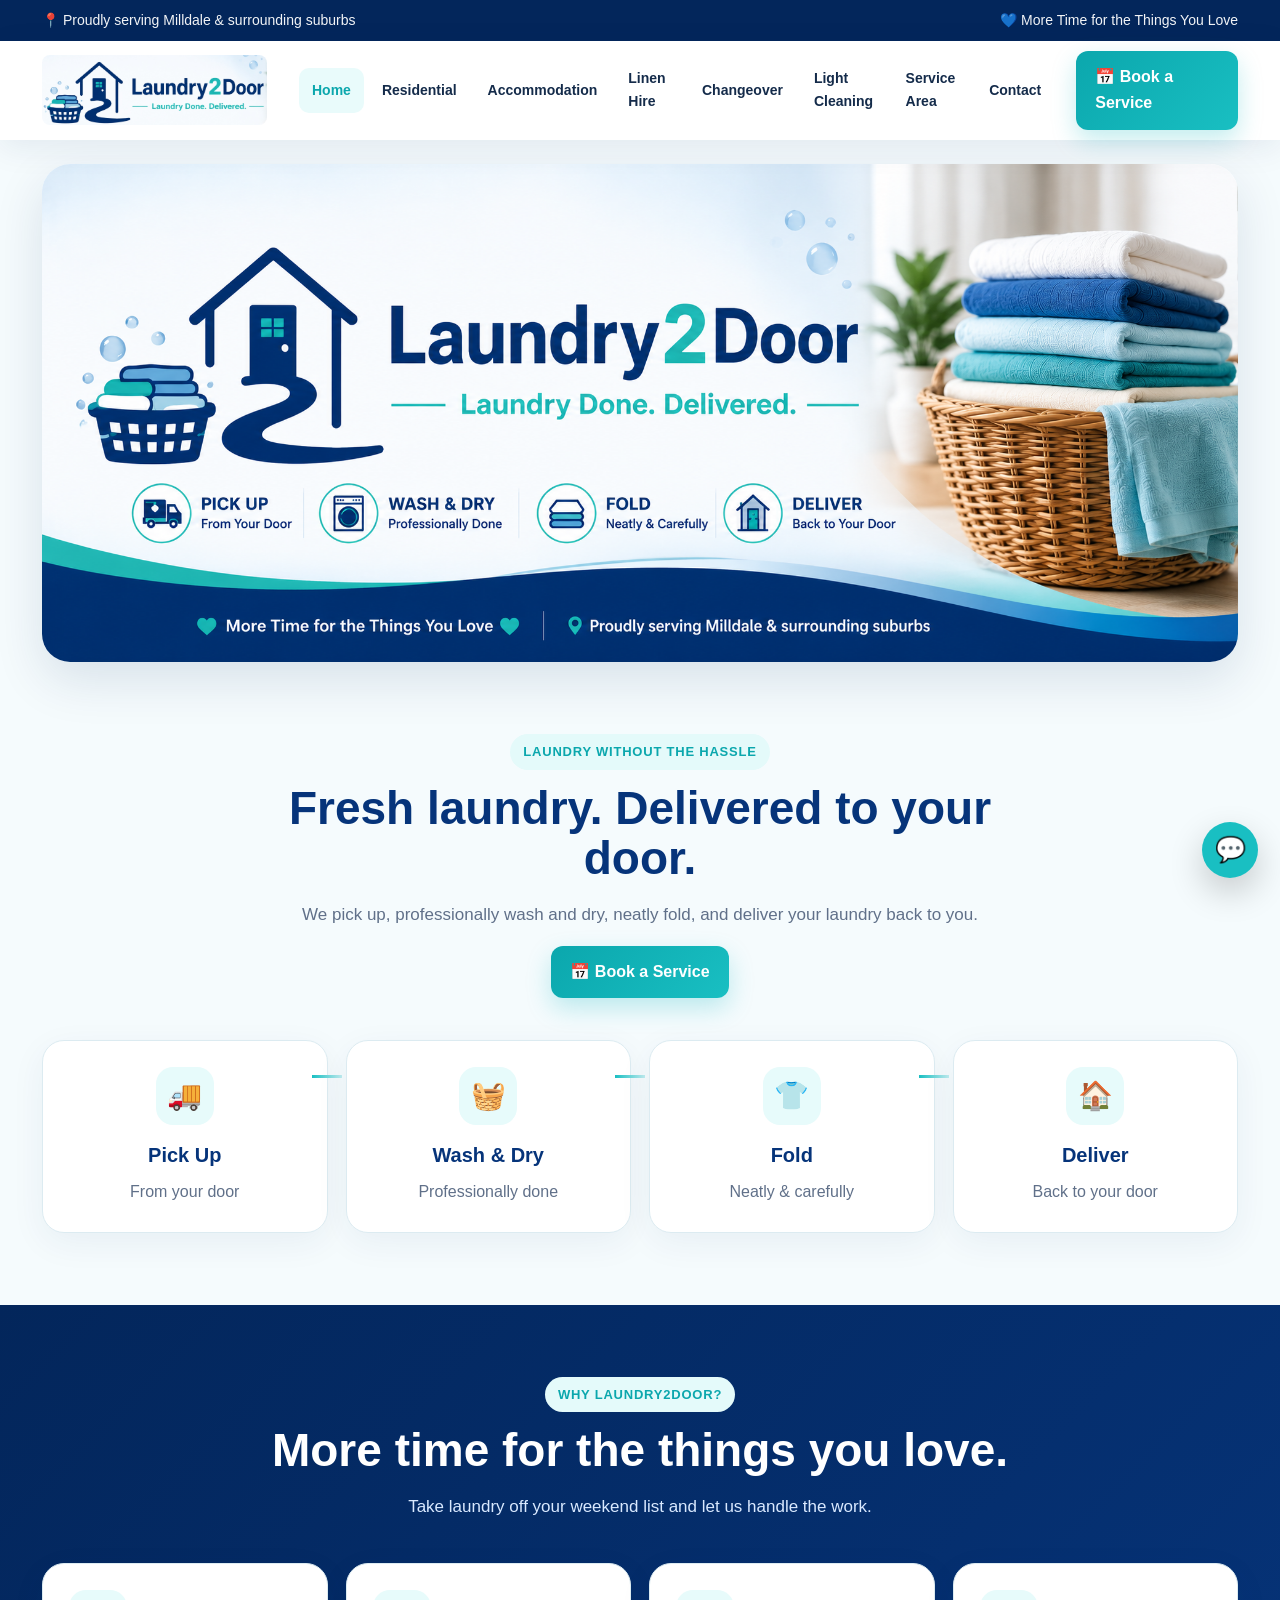
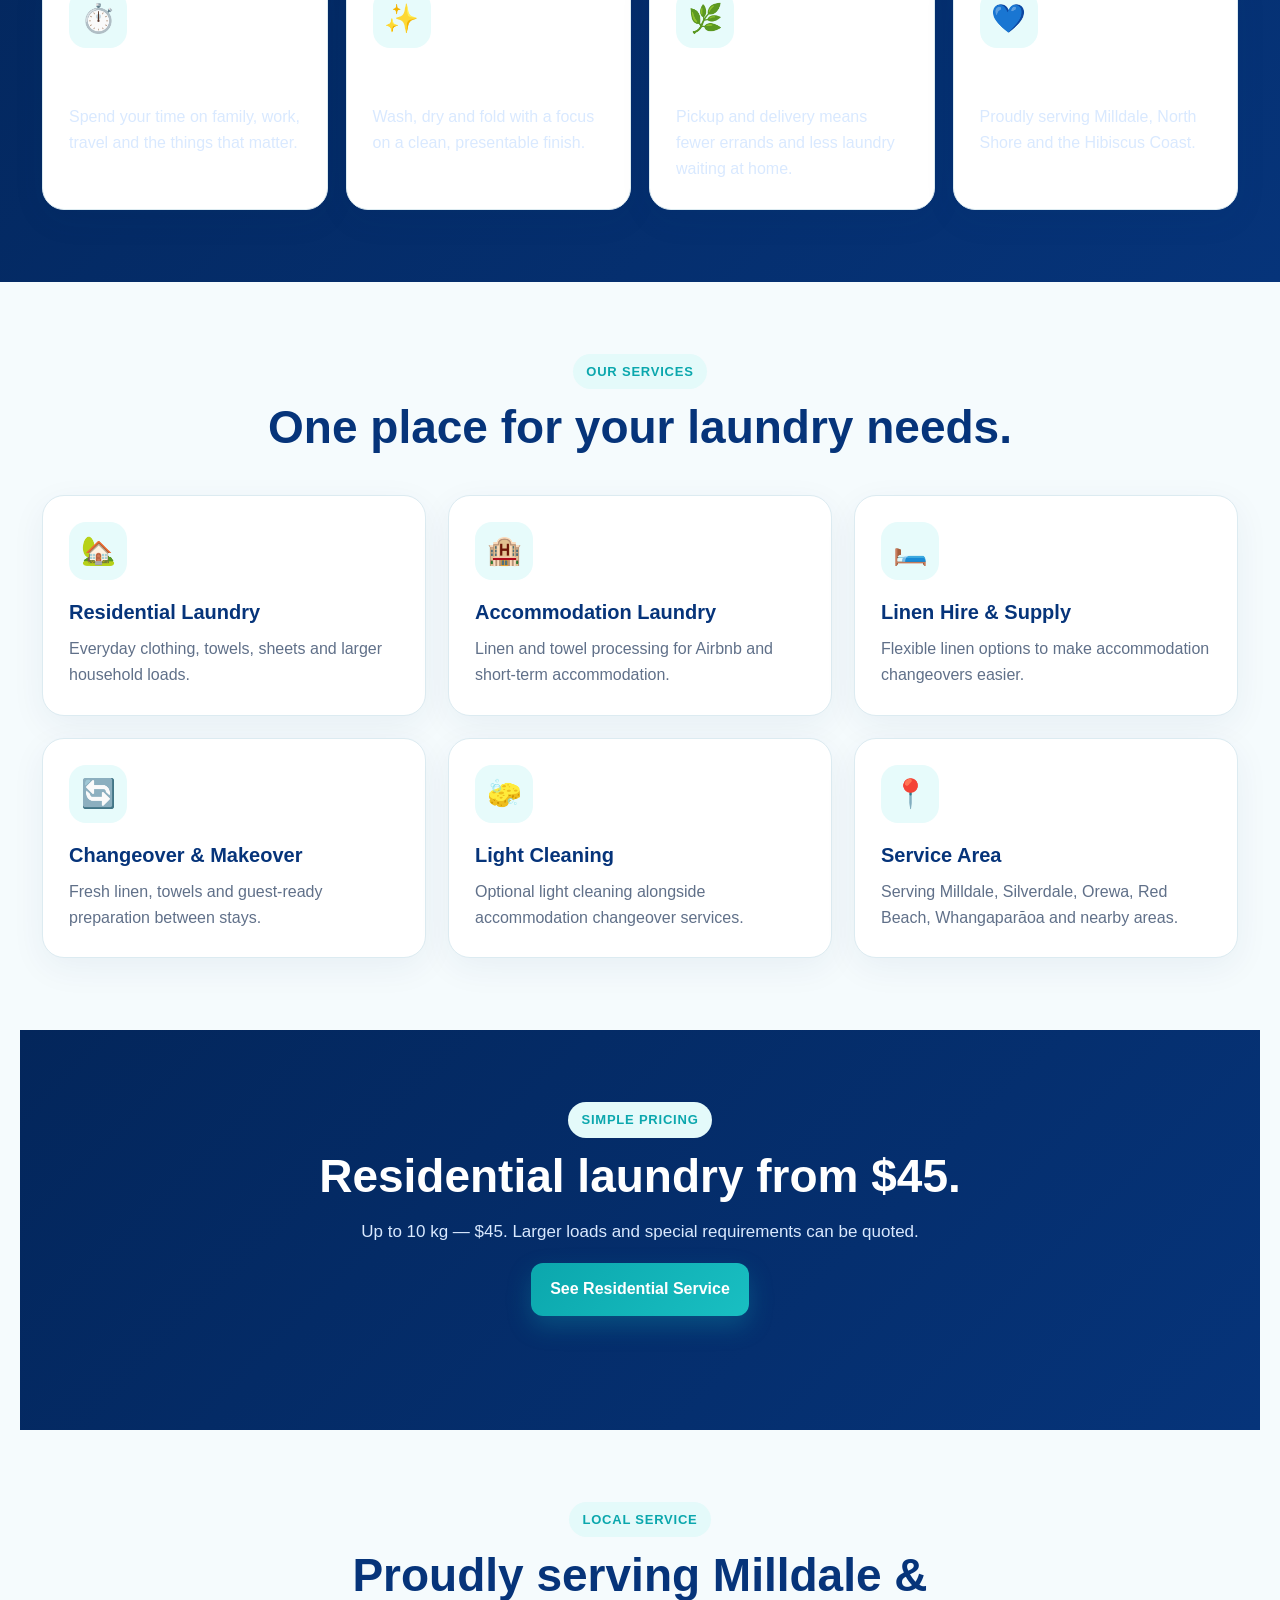
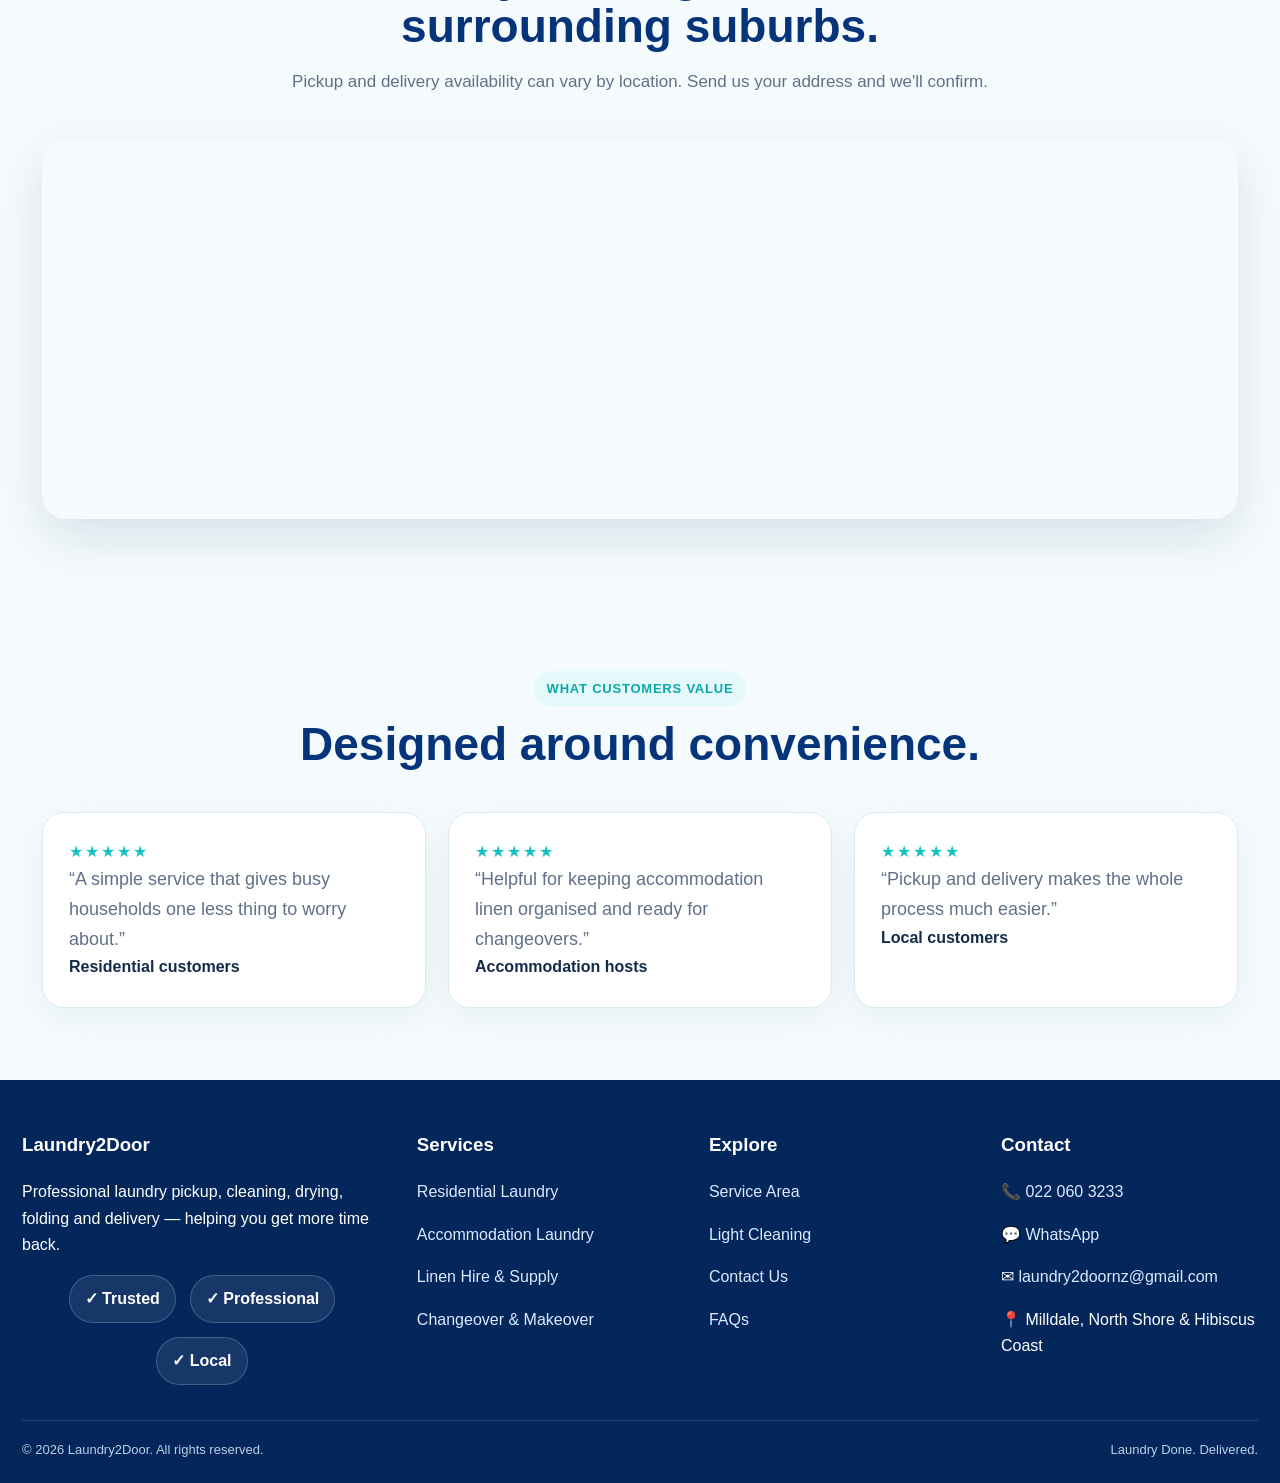
==== index.html @ 2296b952 "Add files via upload" ====
<!doctype html><html lang="en"><head><meta charset="utf-8"><meta name="viewport" content="width=device-width,initial-scale=1"><meta name="description" content="Laundry2Door professional laundry pickup, wash, dry, fold and delivery in Milldale, North Shore and Hibiscus Coast."><title>Home | Laundry2Door</title><link rel="stylesheet" href="styles.css"></head><body><div class="topbar"><div class="topbar-inner"><span>📍 Proudly serving Milldale & surrounding suburbs</span><span>💙 More Time for the Things You Love</span></div></div><header class="site-header"><div class="nav"><a class="brand" href="index.html"><img src="assets/laundry2door-logo.jpg" alt="Laundry2Door logo"></a><button class="menu" aria-label="Open menu">☰</button><nav class="navlinks"><a href="index.html">Home</a><a href="residential-laundry.html">Residential</a><a href="accommodation-laundry.html">Accommodation</a><a href="linen-hire.html">Linen Hire</a><a href="changeover-makeover.html">Changeover</a><a href="light-cleaning.html">Light Cleaning</a><a href="service-area.html">Service Area</a><a href="contact.html">Contact</a></nav><a class="nav-cta" href="contact.html#booking">📅 Book a Service</a></div></header><main><section class="hero reveal"><div class="hero-card"><img src="assets/laundry2door-banner.png" alt="Laundry2Door — Laundry Done. Delivered."></div></section><section class="section"><div class="section-head"><span class="eyebrow">Laundry without the hassle</span><h2>Fresh laundry. Delivered to your door.</h2><p>We pick up, professionally wash and dry, neatly fold, and deliver your laundry back to you.</p><a class="btn" href="contact.html#booking">📅 Book a Service</a></div><div class="grid-4 steps"><div class="card step"><div class="icon">🚚</div><h3>Pick Up</h3><p>From your door</p></div><div class="card step"><div class="icon">🧺</div><h3>Wash & Dry</h3><p>Professionally done</p></div><div class="card step"><div class="icon">👕</div><h3>Fold</h3><p>Neatly & carefully</p></div><div class="card step"><div class="icon">🏠</div><h3>Deliver</h3><p>Back to your door</p></div></div></section><section class="band"><div class="section"><div class="section-head"><span class="eyebrow">Why Laundry2Door?</span><h2>More time for the things you love.</h2><p>Take laundry off your weekend list and let us handle the work.</p></div><div class="grid-4"><div class="card"><div class="icon">⏱️</div><h3>Save Time</h3><p>Spend your time on family, work, travel and the things that matter.</p></div><div class="card"><div class="icon">✨</div><h3>Professional Care</h3><p>Wash, dry and fold with a focus on a clean, presentable finish.</p></div><div class="card"><div class="icon">🌿</div><h3>Convenient</h3><p>Pickup and delivery means fewer errands and less laundry waiting at home.</p></div><div class="card"><div class="icon">💙</div><h3>Local & Trusted</h3><p>Proudly serving Milldale, North Shore and the Hibiscus Coast.</p></div></div></div></section><section class="section"><div class="section-head"><span class="eyebrow">Our Services</span><h2>One place for your laundry needs.</h2></div><div class="grid"><a class="card" href="residential-laundry.html" style="text-decoration:none"><div class="icon">🏡</div><h3>Residential Laundry</h3><p>Everyday clothing, towels, sheets and larger household loads.</p></a><a class="card" href="accommodation-laundry.html" style="text-decoration:none"><div class="icon">🏨</div><h3>Accommodation Laundry</h3><p>Linen and towel processing for Airbnb and short-term accommodation.</p></a><a class="card" href="linen-hire.html" style="text-decoration:none"><div class="icon">🛏️</div><h3>Linen Hire & Supply</h3><p>Flexible linen options to make accommodation changeovers easier.</p></a><a class="card" href="changeover-makeover.html" style="text-decoration:none"><div class="icon">🔄</div><h3>Changeover & Makeover</h3><p>Fresh linen, towels and guest-ready preparation between stays.</p></a><a class="card" href="light-cleaning.html" style="text-decoration:none"><div class="icon">🧽</div><h3>Light Cleaning</h3><p>Optional light cleaning alongside accommodation changeover services.</p></a><a class="card" href="service-area.html" style="text-decoration:none"><div class="icon">📍</div><h3>Service Area</h3><p>Serving Milldale, Silverdale, Orewa, Red Beach, Whangaparāoa and nearby areas.</p></a></div></section><section class="section band"><div class="section-head"><span class="eyebrow">Simple pricing</span><h2>Residential laundry from $45.</h2><p>Up to 10 kg — $45. Larger loads and special requirements can be quoted.</p><a class="btn" href="residential-laundry.html">See Residential Service</a></div></section><section class="section"><div class="section-head"><span class="eyebrow">Local service</span><h2>Proudly serving Milldale & surrounding suburbs.</h2><p>Pickup and delivery availability can vary by location. Send us your address and we'll confirm.</p></div><iframe class="map" src="https://www.google.com/maps?q=Milldale%2C%20New%20Zealand&output=embed" loading="lazy" title="Map of Milldale New Zealand"></iframe></section><section class="section"><div class="section-head"><span class="eyebrow">What customers value</span><h2>Designed around convenience.</h2></div><div class="grid"><div class="card"><div class="stars">★★★★★</div><p class="quote">“A simple service that gives busy households one less thing to worry about.”</p><strong>Residential customers</strong></div><div class="card"><div class="stars">★★★★★</div><p class="quote">“Helpful for keeping accommodation linen organised and ready for changeovers.”</p><strong>Accommodation hosts</strong></div><div class="card"><div class="stars">★★★★★</div><p class="quote">“Pickup and delivery makes the whole process much easier.”</p><strong>Local customers</strong></div></div></section></main><footer class="footer"><div class="footer-grid"><div><h3>Laundry2Door</h3><p>Professional laundry pickup, cleaning, drying, folding and delivery — helping you get more time back.</p><div class="trust"><span class="pill">✓ Trusted</span><span class="pill">✓ Professional</span><span class="pill">✓ Local</span></div></div><div><h3>Services</h3><p><a href="residential-laundry.html">Residential Laundry</a></p><p><a href="accommodation-laundry.html">Accommodation Laundry</a></p><p><a href="linen-hire.html">Linen Hire & Supply</a></p><p><a href="changeover-makeover.html">Changeover & Makeover</a></p></div><div><h3>Explore</h3><p><a href="service-area.html">Service Area</a></p><p><a href="light-cleaning.html">Light Cleaning</a></p><p><a href="contact.html">Contact Us</a></p><p><a href="contact.html#faq">FAQs</a></p></div><div><h3>Contact</h3><p>📞 <a href="tel:0220603233">022 060 3233</a></p><p>💬 <a href="https://wa.me/64220603233">WhatsApp</a></p><p>✉ <a href="mailto:laundry2doornz@gmail.com">laundry2doornz@gmail.com</a></p><p>📍 Milldale, North Shore & Hibiscus Coast</p></div></div><div class="footer-bottom"><div>© 2026 Laundry2Door. All rights reserved.</div><div>Laundry Done. Delivered.</div></div></footer><a class="whatsapp" href="https://wa.me/64220603233" aria-label="WhatsApp">💬</a><script src="script.js"></script></body></html>
---- styles.css ----
:root{--navy:#06347a;--navy2:#03265b;--teal:#19bfc2;--teal2:#0ba7ad;--ink:#142b4a;--muted:#607089;--bg:#f5fbfd;--white:#fff;--line:#dcebf1;--shadow:0 18px 50px rgba(4,42,91,.12);--radius:22px}*{box-sizing:border-box}html{scroll-behavior:smooth}body{margin:0;font-family:Inter,Segoe UI,Arial,sans-serif;color:var(--ink);background:var(--bg);line-height:1.65}a{color:inherit}img{max-width:100%}.topbar{background:var(--navy2);color:#fff;font-size:14px}.topbar-inner{max-width:1240px;margin:auto;padding:9px 22px;display:flex;justify-content:space-between;gap:18px;flex-wrap:wrap}.topbar span{opacity:.95}.site-header{position:sticky;top:0;z-index:50;background:rgba(255,255,255,.96);backdrop-filter:blur(14px);box-shadow:0 8px 30px rgba(3,38,91,.08)}.nav{max-width:1240px;margin:auto;padding:10px 22px;display:flex;align-items:center;gap:22px}.brand{display:flex;align-items:center;min-width:235px}.brand img{width:225px;height:70px;object-fit:cover;object-position:left center;border-radius:8px}.navlinks{display:flex;align-items:center;gap:5px;margin-left:auto}.navlinks a{padding:11px 13px;text-decoration:none;font-weight:700;font-size:14px;border-radius:10px}.navlinks a:hover,.navlinks a.active{background:#e9fbfb;color:var(--teal2)}.nav-cta,.btn{display:inline-flex;align-items:center;justify-content:center;gap:8px;background:linear-gradient(135deg,var(--teal2),var(--teal));color:#fff!important;border:0;border-radius:12px;padding:13px 19px;font-weight:800;text-decoration:none;box-shadow:0 10px 25px rgba(14,184,190,.25);transition:.2s}.nav-cta:hover,.btn:hover{transform:translateY(-2px);box-shadow:0 14px 30px rgba(14,184,190,.32)}.menu{display:none;margin-left:auto;border:0;background:#e9fbfb;color:var(--navy);font-size:26px;border-radius:10px;padding:6px 12px}.hero{max-width:1240px;margin:24px auto 0;padding:0 22px}.hero-card{overflow:hidden;border-radius:28px;box-shadow:var(--shadow);background:#fff}.hero-card img{display:block;width:100%;height:auto}.section{max-width:1240px;margin:0 auto;padding:72px 22px}.section-head{text-align:center;max-width:760px;margin:0 auto 42px}.eyebrow{display:inline-block;background:#e4fafa;color:var(--teal2);padding:7px 13px;border-radius:999px;font-size:13px;font-weight:900;letter-spacing:.06em;text-transform:uppercase}.section h2{font-size:clamp(30px,4vw,46px);line-height:1.1;margin:13px 0;color:var(--navy)}.section-head p{color:var(--muted);font-size:17px}.grid{display:grid;grid-template-columns:repeat(3,1fr);gap:22px}.grid-4{display:grid;grid-template-columns:repeat(4,1fr);gap:18px}.card{background:#fff;border:1px solid var(--line);border-radius:var(--radius);padding:26px;box-shadow:0 10px 35px rgba(5,49,96,.06);transition:.25s}.card:hover{transform:translateY(-5px);box-shadow:var(--shadow)}.icon{width:58px;height:58px;border-radius:17px;display:grid;place-items:center;background:#e7fbfb;color:var(--teal2);font-size:28px;margin-bottom:16px}.card h3{margin:0 0 7px;color:var(--navy);font-size:20px}.card p{margin:0;color:var(--muted)}.steps{position:relative}.step{position:relative;text-align:center}.step:after{content:'';position:absolute;top:34px;right:-15px;width:30px;height:3px;background:linear-gradient(90deg,var(--teal),#bfecef)}.step:last-child:after{display:none}.step .icon{margin:0 auto 14px}.price{font-size:42px;color:var(--navy);font-weight:900;line-height:1;margin:15px 0}.price small{font-size:15px;color:var(--muted);font-weight:600}.price-card{border:2px solid #bceeee}.price-card .btn{width:100%;margin-top:18px}.band{background:linear-gradient(135deg,var(--navy2),var(--navy));color:#fff}.band .section-head h2,.band h2,.band h3{color:#fff}.band .section-head p,.band p{color:#d9e9ff}.trust{display:flex;gap:14px;flex-wrap:wrap;justify-content:center}.pill{padding:10px 15px;border:1px solid rgba(255,255,255,.2);border-radius:999px;background:rgba(255,255,255,.08);font-weight:700}.quote{font-size:18px}.stars{color:#19bfc2;letter-spacing:2px}.map{border:0;width:100%;height:380px;border-radius:24px;box-shadow:var(--shadow)}.contact-grid{display:grid;grid-template-columns:1fr 1.15fr;gap:24px}.form{background:#fff;border:1px solid var(--line);border-radius:24px;padding:28px;box-shadow:var(--shadow)}.form-grid{display:grid;grid-template-columns:1fr 1fr;gap:15px}.field{display:flex;flex-direction:column;gap:6px}.field.full{grid-column:1/-1}.field label{font-size:13px;font-weight:800;color:var(--navy)}.field input,.field select,.field textarea{border:1px solid #cfe1e9;border-radius:11px;padding:12px 13px;font:inherit;outline:none;background:#fbfeff}.field input:focus,.field select:focus,.field textarea:focus{border-color:var(--teal2);box-shadow:0 0 0 4px #e4fafa}.field textarea{min-height:115px;resize:vertical}.notice{padding:15px 17px;background:#effafa;border-left:4px solid var(--teal2);border-radius:10px;color:#37536d}.page-hero{background:linear-gradient(135deg,#e9fbfb,#eef6ff);padding:70px 22px}.page-hero-inner{max-width:1000px;margin:auto;text-align:center}.page-hero h1{font-size:clamp(38px,6vw,64px);line-height:1.05;color:var(--navy);margin:12px 0}.page-hero p{font-size:18px;color:var(--muted);max-width:760px;margin:auto}.list{padding-left:20px}.list li{margin:8px 0}.faq{display:grid;gap:12px;max-width:900px;margin:auto}.faq details{background:#fff;border:1px solid var(--line);border-radius:15px;padding:17px 20px}.faq summary{cursor:pointer;font-weight:800;color:var(--navy)}.footer{background:var(--navy2);color:#fff;padding:50px 22px 22px}.footer-grid{max-width:1240px;margin:auto;display:grid;grid-template-columns:1.4fr 1fr 1fr 1fr;gap:35px}.footer h3{margin-top:0}.footer a{text-decoration:none;color:#dbeaff}.footer a:hover{color:#fff}.footer-bottom{max-width:1240px;margin:35px auto 0;padding-top:18px;border-top:1px solid rgba(255,255,255,.14);font-size:13px;color:#bcd0e8;display:flex;justify-content:space-between;gap:15px;flex-wrap:wrap}.whatsapp{position:fixed;right:22px;bottom:22px;z-index:40;background:#19bfc2;color:#fff;text-decoration:none;width:56px;height:56px;border-radius:50%;display:grid;place-items:center;font-size:25px;box-shadow:0 14px 35px rgba(0,0,0,.2)}.reveal{animation:rise .7s ease both}@keyframes rise{from{opacity:0;transform:translateY(18px)}to{opacity:1;transform:none}}@media(max-width:980px){.navlinks{display:none}.menu{display:block}.brand{min-width:0}.brand img{width:205px;height:64px}.nav.mobile-open .navlinks{display:flex;position:absolute;top:100%;left:0;right:0;background:#fff;padding:14px 22px;flex-direction:column;align-items:stretch;box-shadow:0 15px 30px rgba(0,0,0,.1)}.nav.mobile-open .navlinks a{text-align:center}.grid-4{grid-template-columns:repeat(2,1fr)}.grid{grid-template-columns:1fr 1fr}.footer-grid{grid-template-columns:1fr 1fr}}@media(max-width:650px){.topbar-inner{justify-content:center;text-align:center}.nav{padding:8px 15px}.brand img{width:180px;height:58px}.hero{padding:0 10px;margin-top:10px}.hero-card{border-radius:17px}.section{padding:55px 16px}.grid,.grid-4,.contact-grid,.form-grid{grid-template-columns:1fr}.step:after{display:none}.page-hero{padding:55px 16px}.footer-grid{grid-template-columns:1fr}.footer-bottom{display:block}.footer-bottom div+div{margin-top:8px}}
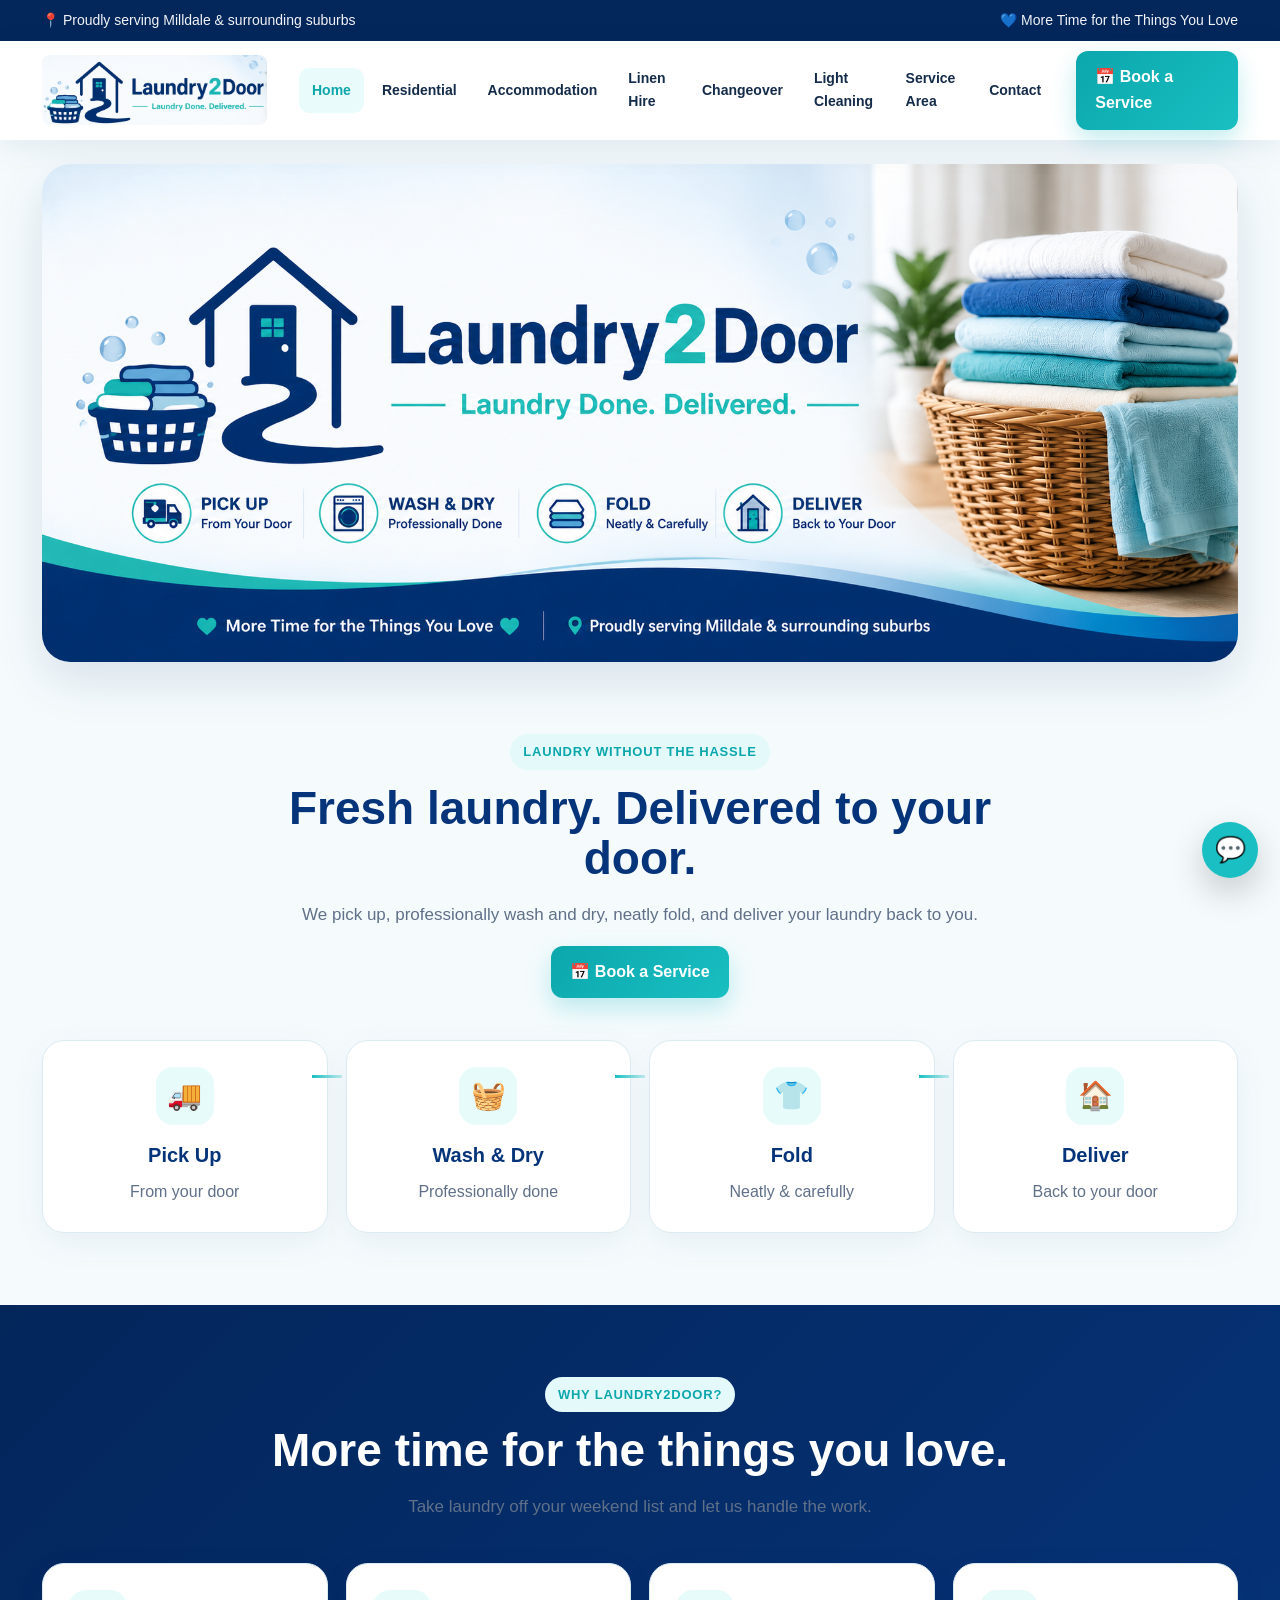
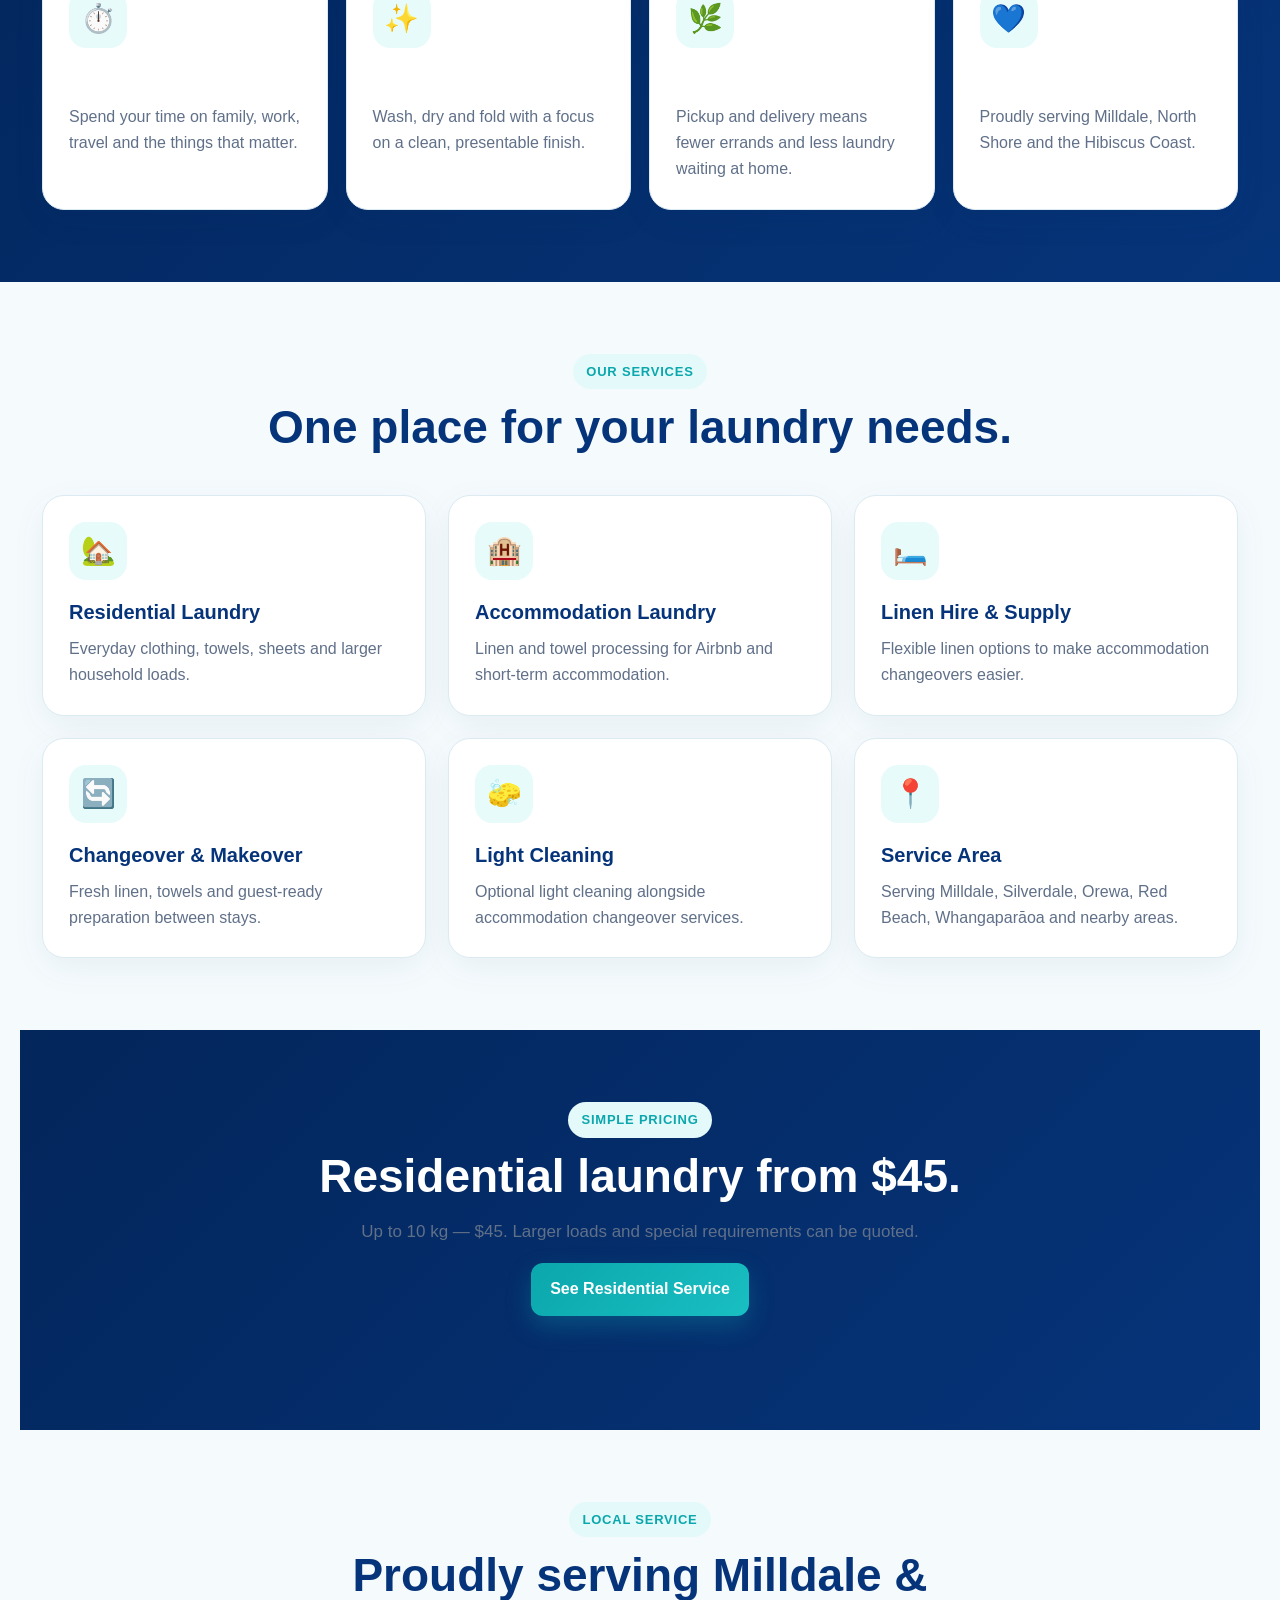
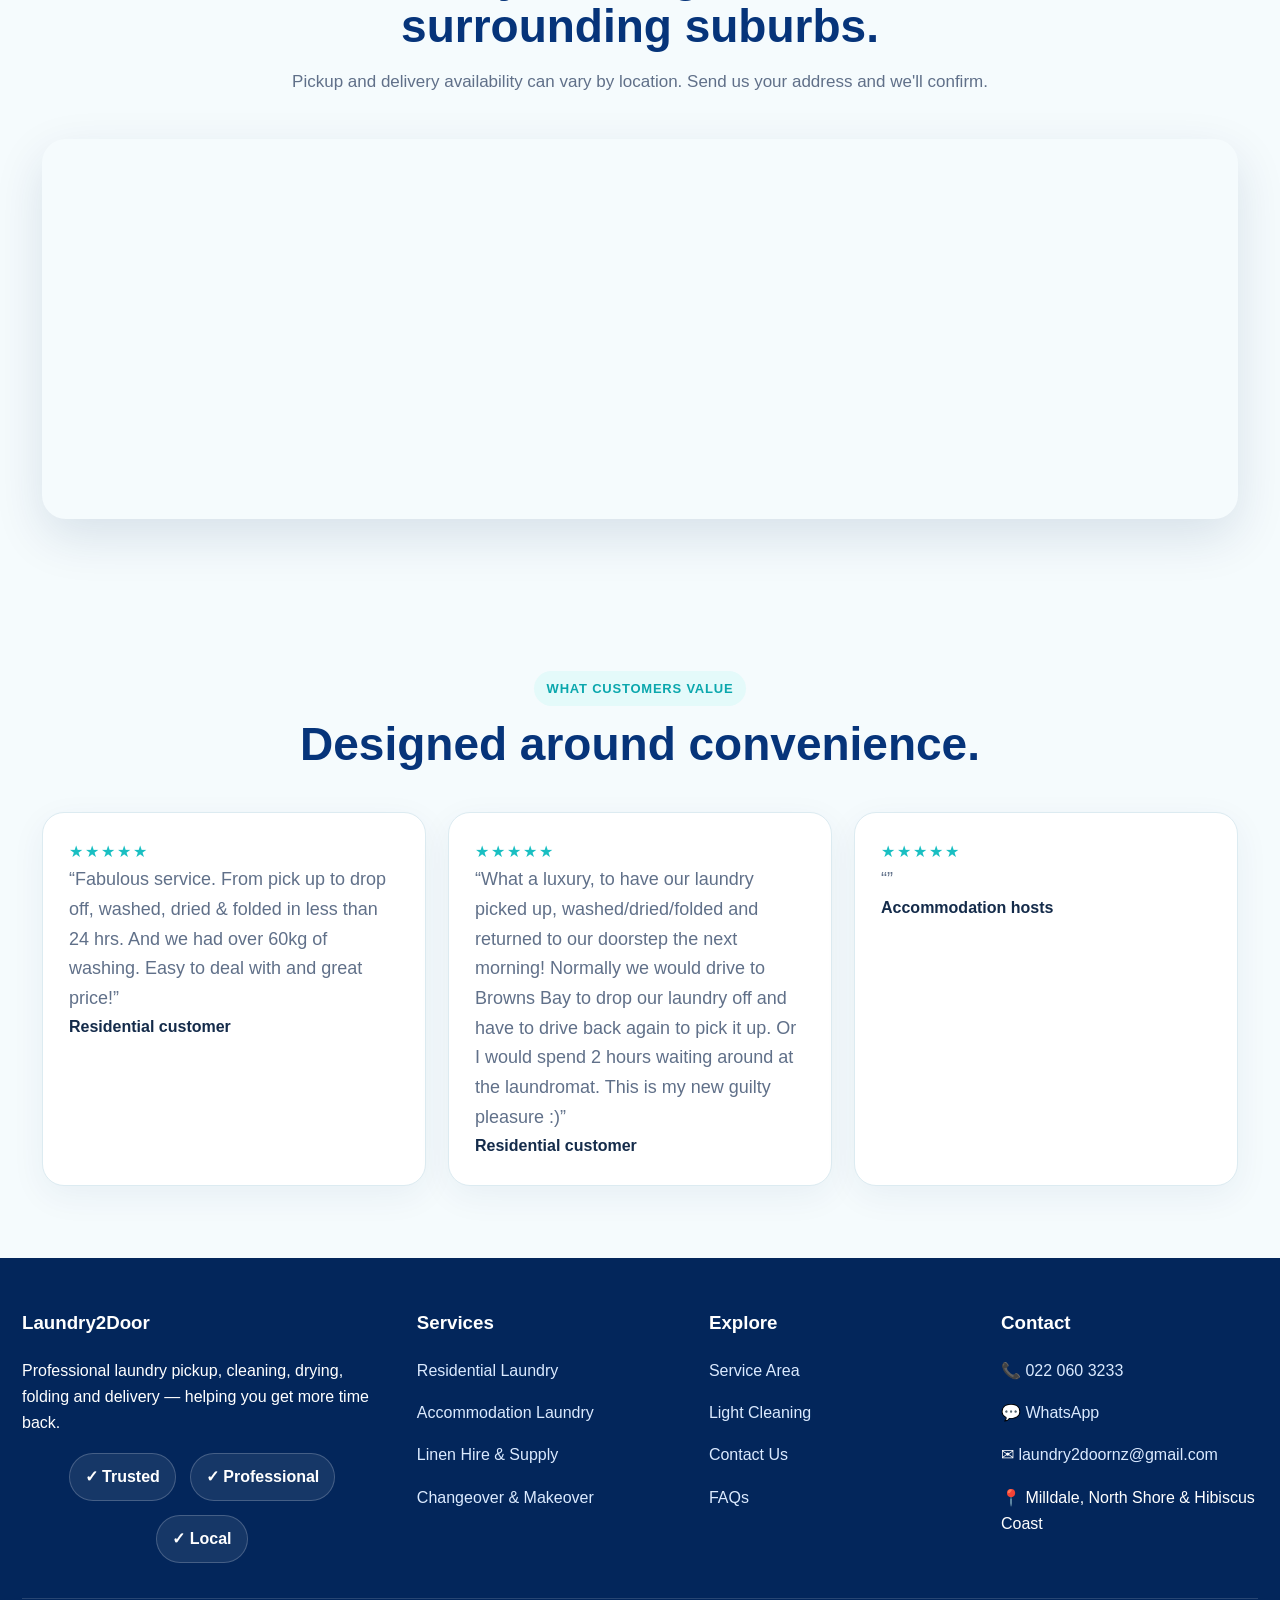
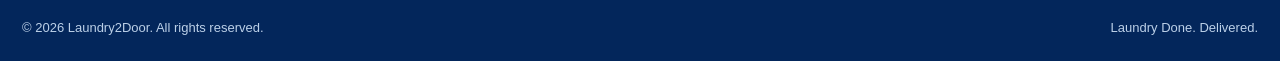
==== commit e75f7dba: "Update index.html" ====
--- a/index.html
+++ b/index.html
@@ -1 +1 @@
-<!doctype html><html lang="en"><head><meta charset="utf-8"><meta name="viewport" content="width=device-width,initial-scale=1"><meta name="description" content="Laundry2Door professional laundry pickup, wash, dry, fold and delivery in Milldale, North Shore and Hibiscus Coast."><title>Home | Laundry2Door</title><link rel="stylesheet" href="styles.css"></head><body><div class="topbar"><div class="topbar-inner"><span>📍 Proudly serving Milldale & surrounding suburbs</span><span>💙 More Time for the Things You Love</span></div></div><header class="site-header"><div class="nav"><a class="brand" href="index.html"><img src="assets/laundry2door-logo.jpg" alt="Laundry2Door logo"></a><button class="menu" aria-label="Open menu">☰</button><nav class="navlinks"><a href="index.html">Home</a><a href="residential-laundry.html">Residential</a><a href="accommodation-laundry.html">Accommodation</a><a href="linen-hire.html">Linen Hire</a><a href="changeover-makeover.html">Changeover</a><a href="light-cleaning.html">Light Cleaning</a><a href="service-area.html">Service Area</a><a href="contact.html">Contact</a></nav><a class="nav-cta" href="contact.html#booking">📅 Book a Service</a></div></header><main><section class="hero reveal"><div class="hero-card"><img src="assets/laundry2door-banner.png" alt="Laundry2Door — Laundry Done. Delivered."></div></section><section class="section"><div class="section-head"><span class="eyebrow">Laundry without the hassle</span><h2>Fresh laundry. Delivered to your door.</h2><p>We pick up, professionally wash and dry, neatly fold, and deliver your laundry back to you.</p><a class="btn" href="contact.html#booking">📅 Book a Service</a></div><div class="grid-4 steps"><div class="card step"><div class="icon">🚚</div><h3>Pick Up</h3><p>From your door</p></div><div class="card step"><div class="icon">🧺</div><h3>Wash & Dry</h3><p>Professionally done</p></div><div class="card step"><div class="icon">👕</div><h3>Fold</h3><p>Neatly & carefully</p></div><div class="card step"><div class="icon">🏠</div><h3>Deliver</h3><p>Back to your door</p></div></div></section><section class="band"><div class="section"><div class="section-head"><span class="eyebrow">Why Laundry2Door?</span><h2>More time for the things you love.</h2><p>Take laundry off your weekend list and let us handle the work.</p></div><div class="grid-4"><div class="card"><div class="icon">⏱️</div><h3>Save Time</h3><p>Spend your time on family, work, travel and the things that matter.</p></div><div class="card"><div class="icon">✨</div><h3>Professional Care</h3><p>Wash, dry and fold with a focus on a clean, presentable finish.</p></div><div class="card"><div class="icon">🌿</div><h3>Convenient</h3><p>Pickup and delivery means fewer errands and less laundry waiting at home.</p></div><div class="card"><div class="icon">💙</div><h3>Local & Trusted</h3><p>Proudly serving Milldale, North Shore and the Hibiscus Coast.</p></div></div></div></section><section class="section"><div class="section-head"><span class="eyebrow">Our Services</span><h2>One place for your laundry needs.</h2></div><div class="grid"><a class="card" href="residential-laundry.html" style="text-decoration:none"><div class="icon">🏡</div><h3>Residential Laundry</h3><p>Everyday clothing, towels, sheets and larger household loads.</p></a><a class="card" href="accommodation-laundry.html" style="text-decoration:none"><div class="icon">🏨</div><h3>Accommodation Laundry</h3><p>Linen and towel processing for Airbnb and short-term accommodation.</p></a><a class="card" href="linen-hire.html" style="text-decoration:none"><div class="icon">🛏️</div><h3>Linen Hire & Supply</h3><p>Flexible linen options to make accommodation changeovers easier.</p></a><a class="card" href="changeover-makeover.html" style="text-decoration:none"><div class="icon">🔄</div><h3>Changeover & Makeover</h3><p>Fresh linen, towels and guest-ready preparation between stays.</p></a><a class="card" href="light-cleaning.html" style="text-decoration:none"><div class="icon">🧽</div><h3>Light Cleaning</h3><p>Optional light cleaning alongside accommodation changeover services.</p></a><a class="card" href="service-area.html" style="text-decoration:none"><div class="icon">📍</div><h3>Service Area</h3><p>Serving Milldale, Silverdale, Orewa, Red Beach, Whangaparāoa and nearby areas.</p></a></div></section><section class="section band"><div class="section-head"><span class="eyebrow">Simple pricing</span><h2>Residential laundry from $45.</h2><p>Up to 10 kg — $45. Larger loads and special requirements can be quoted.</p><a class="btn" href="residential-laundry.html">See Residential Service</a></div></section><section class="section"><div class="section-head"><span class="eyebrow">Local service</span><h2>Proudly serving Milldale & surrounding suburbs.</h2><p>Pickup and delivery availability can vary by location. Send us your address and we'll confirm.</p></div><iframe class="map" src="https://www.google.com/maps?q=Milldale%2C%20New%20Zealand&output=embed" loading="lazy" title="Map of Milldale New Zealand"></iframe></section><section class="section"><div class="section-head"><span class="eyebrow">What customers value</span><h2>Designed around convenience.</h2></div><div class="grid"><div class="card"><div class="stars">★★★★★</div><p class="quote">“A simple service that gives busy households one less thing to worry about.”</p><strong>Residential customers</strong></div><div class="card"><div class="stars">★★★★★</div><p class="quote">“Helpful for keeping accommodation linen organised and ready for changeovers.”</p><strong>Accommodation hosts</strong></div><div class="card"><div class="stars">★★★★★</div><p class="quote">“Pickup and delivery makes the whole process much easier.”</p><strong>Local customers</strong></div></div></section></main><footer class="footer"><div class="footer-grid"><div><h3>Laundry2Door</h3><p>Professional laundry pickup, cleaning, drying, folding and delivery — helping you get more time back.</p><div class="trust"><span class="pill">✓ Trusted</span><span class="pill">✓ Professional</span><span class="pill">✓ Local</span></div></div><div><h3>Services</h3><p><a href="residential-laundry.html">Residential Laundry</a></p><p><a href="accommodation-laundry.html">Accommodation Laundry</a></p><p><a href="linen-hire.html">Linen Hire & Supply</a></p><p><a href="changeover-makeover.html">Changeover & Makeover</a></p></div><div><h3>Explore</h3><p><a href="service-area.html">Service Area</a></p><p><a href="light-cleaning.html">Light Cleaning</a></p><p><a href="contact.html">Contact Us</a></p><p><a href="contact.html#faq">FAQs</a></p></div><div><h3>Contact</h3><p>📞 <a href="tel:0220603233">022 060 3233</a></p><p>💬 <a href="https://wa.me/64220603233">WhatsApp</a></p><p>✉ <a href="mailto:laundry2doornz@gmail.com">laundry2doornz@gmail.com</a></p><p>📍 Milldale, North Shore & Hibiscus Coast</p></div></div><div class="footer-bottom"><div>© 2026 Laundry2Door. All rights reserved.</div><div>Laundry Done. Delivered.</div></div></footer><a class="whatsapp" href="https://wa.me/64220603233" aria-label="WhatsApp">💬</a><script src="script.js"></script></body></html>+<!doctype html><html lang="en"><head><meta charset="utf-8"><meta name="viewport" content="width=device-width,initial-scale=1"><meta name="description" content="Laundry2Door professional laundry pickup, wash, dry, fold and delivery in Milldale, North Shore and Hibiscus Coast."><title>Home | Laundry2Door</title><link rel="stylesheet" href="styles.css"></head><body><div class="topbar"><div class="topbar-inner"><span>📍 Proudly serving Milldale & surrounding suburbs</span><span>💙 More Time for the Things You Love</span></div></div><header class="site-header"><div class="nav"><a class="brand" href="index.html"><img src="assets/laundry2door-logo.jpg" alt="Laundry2Door logo"></a><button class="menu" aria-label="Open menu">☰</button><nav class="navlinks"><a href="index.html">Home</a><a href="residential-laundry.html">Residential</a><a href="accommodation-laundry.html">Accommodation</a><a href="linen-hire.html">Linen Hire</a><a href="changeover-makeover.html">Changeover</a><a href="light-cleaning.html">Light Cleaning</a><a href="service-area.html">Service Area</a><a href="contact.html">Contact</a></nav><a class="nav-cta" href="contact.html#booking">📅 Book a Service</a></div></header><main><section class="hero reveal"><div class="hero-card"><img src="assets/laundry2door-banner.png" alt="Laundry2Door — Laundry Done. Delivered."></div></section><section class="section"><div class="section-head"><span class="eyebrow">Laundry without the hassle</span><h2>Fresh laundry. Delivered to your door.</h2><p>We pick up, professionally wash and dry, neatly fold, and deliver your laundry back to you.</p><a class="btn" href="contact.html#booking">📅 Book a Service</a></div><div class="grid-4 steps"><div class="card step"><div class="icon">🚚</div><h3>Pick Up</h3><p>From your door</p></div><div class="card step"><div class="icon">🧺</div><h3>Wash & Dry</h3><p>Professionally done</p></div><div class="card step"><div class="icon">👕</div><h3>Fold</h3><p>Neatly & carefully</p></div><div class="card step"><div class="icon">🏠</div><h3>Deliver</h3><p>Back to your door</p></div></div></section><section class="band"><div class="section"><div class="section-head"><span class="eyebrow">Why Laundry2Door?</span><h2>More time for the things you love.</h2><p>Take laundry off your weekend list and let us handle the work.</p></div><div class="grid-4"><div class="card"><div class="icon">⏱️</div><h3>Save Time</h3><p>Spend your time on family, work, travel and the things that matter.</p></div><div class="card"><div class="icon">✨</div><h3>Professional Care</h3><p>Wash, dry and fold with a focus on a clean, presentable finish.</p></div><div class="card"><div class="icon">🌿</div><h3>Convenient</h3><p>Pickup and delivery means fewer errands and less laundry waiting at home.</p></div><div class="card"><div class="icon">💙</div><h3>Local & Trusted</h3><p>Proudly serving Milldale, North Shore and the Hibiscus Coast.</p></div></div></div></section><section class="section"><div class="section-head"><span class="eyebrow">Our Services</span><h2>One place for your laundry needs.</h2></div><div class="grid"><a class="card" href="residential-laundry.html" style="text-decoration:none"><div class="icon">🏡</div><h3>Residential Laundry</h3><p>Everyday clothing, towels, sheets and larger household loads.</p></a><a class="card" href="accommodation-laundry.html" style="text-decoration:none"><div class="icon">🏨</div><h3>Accommodation Laundry</h3><p>Linen and towel processing for Airbnb and short-term accommodation.</p></a><a class="card" href="linen-hire.html" style="text-decoration:none"><div class="icon">🛏️</div><h3>Linen Hire & Supply</h3><p>Flexible linen options to make accommodation changeovers easier.</p></a><a class="card" href="changeover-makeover.html" style="text-decoration:none"><div class="icon">🔄</div><h3>Changeover & Makeover</h3><p>Fresh linen, towels and guest-ready preparation between stays.</p></a><a class="card" href="light-cleaning.html" style="text-decoration:none"><div class="icon">🧽</div><h3>Light Cleaning</h3><p>Optional light cleaning alongside accommodation changeover services.</p></a><a class="card" href="service-area.html" style="text-decoration:none"><div class="icon">📍</div><h3>Service Area</h3><p>Serving Milldale, Silverdale, Orewa, Red Beach, Whangaparāoa and nearby areas.</p></a></div></section><section class="section band"><div class="section-head"><span class="eyebrow">Simple pricing</span><h2>Residential laundry from $45.</h2><p>Up to 10 kg — $45. Larger loads and special requirements can be quoted.</p><a class="btn" href="residential-laundry.html">See Residential Service</a></div></section><section class="section"><div class="section-head"><span class="eyebrow">Local service</span><h2>Proudly serving Milldale & surrounding suburbs.</h2><p>Pickup and delivery availability can vary by location. Send us your address and we'll confirm.</p></div><iframe class="map" src="https://www.google.com/maps?q=Milldale%2C%20New%20Zealand&output=embed" loading="lazy" title="Map of Milldale New Zealand"></iframe></section><section class="section"><div class="section-head"><span class="eyebrow">What customers value</span><h2>Designed around convenience.</h2></div><div class="grid"><div class="card"><div class="stars">★★★★★</div><p class="quote">“Fabulous service. From pick up to drop off, washed, dried & folded in less than 24 hrs. And we had over 60kg of washing. Easy to deal with and great price!”</p><strong>Residential customer</strong></div><div class="card"><div class="stars">★★★★★</div><p class="quote">“What a luxury, to have our laundry picked up, washed/dried/folded and returned to our doorstep the next morning! Normally we would drive to Browns Bay to drop our laundry off and have to drive back again to pick it up. Or I would spend 2 hours waiting around at the laundromat. This is my new guilty pleasure :)”</p><strong>Residential customer</strong></div><div class="card"><div class="stars">★★★★★</div><p class="quote">“”</p><strong>Accommodation hosts</strong></div></div></section></main><footer class="footer"><div class="footer-grid"><div><h3>Laundry2Door</h3><p>Professional laundry pickup, cleaning, drying, folding and delivery — helping you get more time back.</p><div class="trust"><span class="pill">✓ Trusted</span><span class="pill">✓ Professional</span><span class="pill">✓ Local</span></div></div><div><h3>Services</h3><p><a href="residential-laundry.html">Residential Laundry</a></p><p><a href="accommodation-laundry.html">Accommodation Laundry</a></p><p><a href="linen-hire.html">Linen Hire & Supply</a></p><p><a href="changeover-makeover.html">Changeover & Makeover</a></p></div><div><h3>Explore</h3><p><a href="service-area.html">Service Area</a></p><p><a href="light-cleaning.html">Light Cleaning</a></p><p><a href="contact.html">Contact Us</a></p><p><a href="contact.html#faq">FAQs</a></p></div><div><h3>Contact</h3><p>📞 <a href="tel:0220603233">022 060 3233</a></p><p>💬 <a href="https://wa.me/64220603233">WhatsApp</a></p><p>✉ <a href="mailto:laundry2doornz@gmail.com">laundry2doornz@gmail.com</a></p><p>📍 Milldale, North Shore & Hibiscus Coast</p></div></div><div class="footer-bottom"><div>© 2026 Laundry2Door. All rights reserved.</div><div>Laundry Done. Delivered.</div></div></footer><a class="whatsapp" href="https://wa.me/64220603233" aria-label="WhatsApp">💬</a><script src="script.js"></script></body></html>
--- a/styles.css
+++ b/styles.css
@@ -1 +1 @@
-:root{--navy:#06347a;--navy2:#03265b;--teal:#19bfc2;--teal2:#0ba7ad;--ink:#142b4a;--muted:#607089;--bg:#f5fbfd;--white:#fff;--line:#dcebf1;--shadow:0 18px 50px rgba(4,42,91,.12);--radius:22px}*{box-sizing:border-box}html{scroll-behavior:smooth}body{margin:0;font-family:Inter,Segoe UI,Arial,sans-serif;color:var(--ink);background:var(--bg);line-height:1.65}a{color:inherit}img{max-width:100%}.topbar{background:var(--navy2);color:#fff;font-size:14px}.topbar-inner{max-width:1240px;margin:auto;padding:9px 22px;display:flex;justify-content:space-between;gap:18px;flex-wrap:wrap}.topbar span{opacity:.95}.site-header{position:sticky;top:0;z-index:50;background:rgba(255,255,255,.96);backdrop-filter:blur(14px);box-shadow:0 8px 30px rgba(3,38,91,.08)}.nav{max-width:1240px;margin:auto;padding:10px 22px;display:flex;align-items:center;gap:22px}.brand{display:flex;align-items:center;min-width:235px}.brand img{width:225px;height:70px;object-fit:cover;object-position:left center;border-radius:8px}.navlinks{display:flex;align-items:center;gap:5px;margin-left:auto}.navlinks a{padding:11px 13px;text-decoration:none;font-weight:700;font-size:14px;border-radius:10px}.navlinks a:hover,.navlinks a.active{background:#e9fbfb;color:var(--teal2)}.nav-cta,.btn{display:inline-flex;align-items:center;justify-content:center;gap:8px;background:linear-gradient(135deg,var(--teal2),var(--teal));color:#fff!important;border:0;border-radius:12px;padding:13px 19px;font-weight:800;text-decoration:none;box-shadow:0 10px 25px rgba(14,184,190,.25);transition:.2s}.nav-cta:hover,.btn:hover{transform:translateY(-2px);box-shadow:0 14px 30px rgba(14,184,190,.32)}.menu{display:none;margin-left:auto;border:0;background:#e9fbfb;color:var(--navy);font-size:26px;border-radius:10px;padding:6px 12px}.hero{max-width:1240px;margin:24px auto 0;padding:0 22px}.hero-card{overflow:hidden;border-radius:28px;box-shadow:var(--shadow);background:#fff}.hero-card img{display:block;width:100%;height:auto}.section{max-width:1240px;margin:0 auto;padding:72px 22px}.section-head{text-align:center;max-width:760px;margin:0 auto 42px}.eyebrow{display:inline-block;background:#e4fafa;color:var(--teal2);padding:7px 13px;border-radius:999px;font-size:13px;font-weight:900;letter-spacing:.06em;text-transform:uppercase}.section h2{font-size:clamp(30px,4vw,46px);line-height:1.1;margin:13px 0;color:var(--navy)}.section-head p{color:var(--muted);font-size:17px}.grid{display:grid;grid-template-columns:repeat(3,1fr);gap:22px}.grid-4{display:grid;grid-template-columns:repeat(4,1fr);gap:18px}.card{background:#fff;border:1px solid var(--line);border-radius:var(--radius);padding:26px;box-shadow:0 10px 35px rgba(5,49,96,.06);transition:.25s}.card:hover{transform:translateY(-5px);box-shadow:var(--shadow)}.icon{width:58px;height:58px;border-radius:17px;display:grid;place-items:center;background:#e7fbfb;color:var(--teal2);font-size:28px;margin-bottom:16px}.card h3{margin:0 0 7px;color:var(--navy);font-size:20px}.card p{margin:0;color:var(--muted)}.steps{position:relative}.step{position:relative;text-align:center}.step:after{content:'';position:absolute;top:34px;right:-15px;width:30px;height:3px;background:linear-gradient(90deg,var(--teal),#bfecef)}.step:last-child:after{display:none}.step .icon{margin:0 auto 14px}.price{font-size:42px;color:var(--navy);font-weight:900;line-height:1;margin:15px 0}.price small{font-size:15px;color:var(--muted);font-weight:600}.price-card{border:2px solid #bceeee}.price-card .btn{width:100%;margin-top:18px}.band{background:linear-gradient(135deg,var(--navy2),var(--navy));color:#fff}.band .section-head h2,.band h2,.band h3{color:#fff}.band .section-head p,.band p{color:#d9e9ff}.trust{display:flex;gap:14px;flex-wrap:wrap;justify-content:center}.pill{padding:10px 15px;border:1px solid rgba(255,255,255,.2);border-radius:999px;background:rgba(255,255,255,.08);font-weight:700}.quote{font-size:18px}.stars{color:#19bfc2;letter-spacing:2px}.map{border:0;width:100%;height:380px;border-radius:24px;box-shadow:var(--shadow)}.contact-grid{display:grid;grid-template-columns:1fr 1.15fr;gap:24px}.form{background:#fff;border:1px solid var(--line);border-radius:24px;padding:28px;box-shadow:var(--shadow)}.form-grid{display:grid;grid-template-columns:1fr 1fr;gap:15px}.field{display:flex;flex-direction:column;gap:6px}.field.full{grid-column:1/-1}.field label{font-size:13px;font-weight:800;color:var(--navy)}.field input,.field select,.field textarea{border:1px solid #cfe1e9;border-radius:11px;padding:12px 13px;font:inherit;outline:none;background:#fbfeff}.field input:focus,.field select:focus,.field textarea:focus{border-color:var(--teal2);box-shadow:0 0 0 4px #e4fafa}.field textarea{min-height:115px;resize:vertical}.notice{padding:15px 17px;background:#effafa;border-left:4px solid var(--teal2);border-radius:10px;color:#37536d}.page-hero{background:linear-gradient(135deg,#e9fbfb,#eef6ff);padding:70px 22px}.page-hero-inner{max-width:1000px;margin:auto;text-align:center}.page-hero h1{font-size:clamp(38px,6vw,64px);line-height:1.05;color:var(--navy);margin:12px 0}.page-hero p{font-size:18px;color:var(--muted);max-width:760px;margin:auto}.list{padding-left:20px}.list li{margin:8px 0}.faq{display:grid;gap:12px;max-width:900px;margin:auto}.faq details{background:#fff;border:1px solid var(--line);border-radius:15px;padding:17px 20px}.faq summary{cursor:pointer;font-weight:800;color:var(--navy)}.footer{background:var(--navy2);color:#fff;padding:50px 22px 22px}.footer-grid{max-width:1240px;margin:auto;display:grid;grid-template-columns:1.4fr 1fr 1fr 1fr;gap:35px}.footer h3{margin-top:0}.footer a{text-decoration:none;color:#dbeaff}.footer a:hover{color:#fff}.footer-bottom{max-width:1240px;margin:35px auto 0;padding-top:18px;border-top:1px solid rgba(255,255,255,.14);font-size:13px;color:#bcd0e8;display:flex;justify-content:space-between;gap:15px;flex-wrap:wrap}.whatsapp{position:fixed;right:22px;bottom:22px;z-index:40;background:#19bfc2;color:#fff;text-decoration:none;width:56px;height:56px;border-radius:50%;display:grid;place-items:center;font-size:25px;box-shadow:0 14px 35px rgba(0,0,0,.2)}.reveal{animation:rise .7s ease both}@keyframes rise{from{opacity:0;transform:translateY(18px)}to{opacity:1;transform:none}}@media(max-width:980px){.navlinks{display:none}.menu{display:block}.brand{min-width:0}.brand img{width:205px;height:64px}.nav.mobile-open .navlinks{display:flex;position:absolute;top:100%;left:0;right:0;background:#fff;padding:14px 22px;flex-direction:column;align-items:stretch;box-shadow:0 15px 30px rgba(0,0,0,.1)}.nav.mobile-open .navlinks a{text-align:center}.grid-4{grid-template-columns:repeat(2,1fr)}.grid{grid-template-columns:1fr 1fr}.footer-grid{grid-template-columns:1fr 1fr}}@media(max-width:650px){.topbar-inner{justify-content:center;text-align:center}.nav{padding:8px 15px}.brand img{width:180px;height:58px}.hero{padding:0 10px;margin-top:10px}.hero-card{border-radius:17px}.section{padding:55px 16px}.grid,.grid-4,.contact-grid,.form-grid{grid-template-columns:1fr}.step:after{display:none}.page-hero{padding:55px 16px}.footer-grid{grid-template-columns:1fr}.footer-bottom{display:block}.footer-bottom div+div{margin-top:8px}}
+:root{--navy:#06347a;--navy2:#03265b;--teal:#19bfc2;--teal2:#0ba7ad;--ink:#142b4a;--muted:#607089;--bg:#f5fbfd;--white:#fff;--line:#dcebf1;--shadow:0 18px 50px rgba(4,42,91,.12);--radius:22px}*{box-sizing:border-box}html{scroll-behavior:smooth}body{margin:0;font-family:Inter,Segoe UI,Arial,sans-serif;color:var(--ink);background:var(--bg);line-height:1.65}a{color:inherit}img{max-width:100%}.topbar{background:var(--navy2);color:#fff;font-size:14px}.topbar-inner{max-width:1240px;margin:auto;padding:9px 22px;display:flex;justify-content:space-between;gap:18px;flex-wrap:wrap}.topbar span{opacity:.95}.site-header{position:sticky;top:0;z-index:50;background:rgba(255,255,255,.96);backdrop-filter:blur(14px);box-shadow:0 8px 30px rgba(3,38,91,.08)}.nav{max-width:1240px;margin:auto;padding:10px 22px;display:flex;align-items:center;gap:22px}.brand{display:flex;align-items:center;min-width:235px}.brand img{width:225px;height:70px;object-fit:cover;object-position:left center;border-radius:8px}.navlinks{display:flex;align-items:center;gap:5px;margin-left:auto}.navlinks a{padding:11px 13px;text-decoration:none;font-weight:700;font-size:14px;border-radius:10px}.navlinks a:hover,.navlinks a.active{background:#e9fbfb;color:var(--teal2)}.nav-cta,.btn{display:inline-flex;align-items:center;justify-content:center;gap:8px;background:linear-gradient(135deg,var(--teal2),var(--teal));color:#fff!important;border:0;border-radius:12px;padding:13px 19px;font-weight:800;text-decoration:none;box-shadow:0 10px 25px rgba(14,184,190,.25);transition:.2s}.nav-cta:hover,.btn:hover{transform:translateY(-2px);box-shadow:0 14px 30px rgba(14,184,190,.32)}.menu{display:none;margin-left:auto;border:0;background:#e9fbfb;color:var(--navy);font-size:26px;border-radius:10px;padding:6px 12px}.hero{max-width:1240px;margin:24px auto 0;padding:0 22px}.hero-card{overflow:hidden;border-radius:28px;box-shadow:var(--shadow);background:#fff}.hero-card img{display:block;width:100%;height:auto}.section{max-width:1240px;margin:0 auto;padding:72px 22px}.section-head{text-align:center;max-width:760px;margin:0 auto 42px}.eyebrow{display:inline-block;background:#e4fafa;color:var(--teal2);padding:7px 13px;border-radius:999px;font-size:13px;font-weight:900;letter-spacing:.06em;text-transform:uppercase}.section h2{font-size:clamp(30px,4vw,46px);line-height:1.1;margin:13px 0;color:var(--navy)}.section-head p{color:var(--muted);font-size:17px}.grid{display:grid;grid-template-columns:repeat(3,1fr);gap:22px}.grid-4{display:grid;grid-template-columns:repeat(4,1fr);gap:18px}.card{background:#fff;border:1px solid var(--line);border-radius:var(--radius);padding:26px;box-shadow:0 10px 35px rgba(5,49,96,.06);transition:.25s}.card:hover{transform:translateY(-5px);box-shadow:var(--shadow)}.icon{width:58px;height:58px;border-radius:17px;display:grid;place-items:center;background:#e7fbfb;color:var(--teal2);font-size:28px;margin-bottom:16px}.card h3{margin:0 0 7px;color:var(--navy);font-size:20px}.card p{margin:0;color:var(--muted)}.steps{position:relative}.step{position:relative;text-align:center}.step:after{content:'';position:absolute;top:34px;right:-15px;width:30px;height:3px;background:linear-gradient(90deg,var(--teal),#bfecef)}.step:last-child:after{display:none}.step .icon{margin:0 auto 14px}.price{font-size:42px;color:var(--navy);font-weight:900;line-height:1;margin:15px 0}.price small{font-size:15px;color:var(--muted);font-weight:600}.price-card{border:2px solid #bceeee}.price-card .btn{width:100%;margin-top:18px}.band{background:linear-gradient(135deg,var(--navy2),var(--navy));color:#fff}.band .section-head h2,.band h2,.band h3{color:#fff}.band .section-head p,.band p{color:#607089}.trust{display:flex;gap:14px;flex-wrap:wrap;justify-content:center}.pill{padding:10px 15px;border:1px solid rgba(255,255,255,.2);border-radius:999px;background:rgba(255,255,255,.08);font-weight:700}.quote{font-size:18px}.stars{color:#19bfc2;letter-spacing:2px}.map{border:0;width:100%;height:380px;border-radius:24px;box-shadow:var(--shadow)}.contact-grid{display:grid;grid-template-columns:1fr 1.15fr;gap:24px}.form{background:#fff;border:1px solid var(--line);border-radius:24px;padding:28px;box-shadow:var(--shadow)}.form-grid{display:grid;grid-template-columns:1fr 1fr;gap:15px}.field{display:flex;flex-direction:column;gap:6px}.field.full{grid-column:1/-1}.field label{font-size:13px;font-weight:800;color:var(--navy)}.field input,.field select,.field textarea{border:1px solid #cfe1e9;border-radius:11px;padding:12px 13px;font:inherit;outline:none;background:#fbfeff}.field input:focus,.field select:focus,.field textarea:focus{border-color:var(--teal2);box-shadow:0 0 0 4px #e4fafa}.field textarea{min-height:115px;resize:vertical}.notice{padding:15px 17px;background:#effafa;border-left:4px solid var(--teal2);border-radius:10px;color:#37536d}.page-hero{background:linear-gradient(135deg,#e9fbfb,#eef6ff);padding:70px 22px}.page-hero-inner{max-width:1000px;margin:auto;text-align:center}.page-hero h1{font-size:clamp(38px,6vw,64px);line-height:1.05;color:var(--navy);margin:12px 0}.page-hero p{font-size:18px;color:var(--muted);max-width:760px;margin:auto}.list{padding-left:20px}.list li{margin:8px 0}.faq{display:grid;gap:12px;max-width:900px;margin:auto}.faq details{background:#fff;border:1px solid var(--line);border-radius:15px;padding:17px 20px}.faq summary{cursor:pointer;font-weight:800;color:var(--navy)}.footer{background:var(--navy2);color:#fff;padding:50px 22px 22px}.footer-grid{max-width:1240px;margin:auto;display:grid;grid-template-columns:1.4fr 1fr 1fr 1fr;gap:35px}.footer h3{margin-top:0}.footer a{text-decoration:none;color:#dbeaff}.footer a:hover{color:#fff}.footer-bottom{max-width:1240px;margin:35px auto 0;padding-top:18px;border-top:1px solid rgba(255,255,255,.14);font-size:13px;color:#bcd0e8;display:flex;justify-content:space-between;gap:15px;flex-wrap:wrap}.whatsapp{position:fixed;right:22px;bottom:22px;z-index:40;background:#19bfc2;color:#fff;text-decoration:none;width:56px;height:56px;border-radius:50%;display:grid;place-items:center;font-size:25px;box-shadow:0 14px 35px rgba(0,0,0,.2)}.reveal{animation:rise .7s ease both}@keyframes rise{from{opacity:0;transform:translateY(18px)}to{opacity:1;transform:none}}@media(max-width:980px){.navlinks{display:none}.menu{display:block}.brand{min-width:0}.brand img{width:205px;height:64px}.nav.mobile-open .navlinks{display:flex;position:absolute;top:100%;left:0;right:0;background:#fff;padding:14px 22px;flex-direction:column;align-items:stretch;box-shadow:0 15px 30px rgba(0,0,0,.1)}.nav.mobile-open .navlinks a{text-align:center}.grid-4{grid-template-columns:repeat(2,1fr)}.grid{grid-template-columns:1fr 1fr}.footer-grid{grid-template-columns:1fr 1fr}}@media(max-width:650px){.topbar-inner{justify-content:center;text-align:center}.nav{padding:8px 15px}.brand img{width:180px;height:58px}.hero{padding:0 10px;margin-top:10px}.hero-card{border-radius:17px}.section{padding:55px 16px}.grid,.grid-4,.contact-grid,.form-grid{grid-template-columns:1fr}.step:after{display:none}.page-hero{padding:55px 16px}.footer-grid{grid-template-columns:1fr}.footer-bottom{display:block}.footer-bottom div+div{margin-top:8px}}
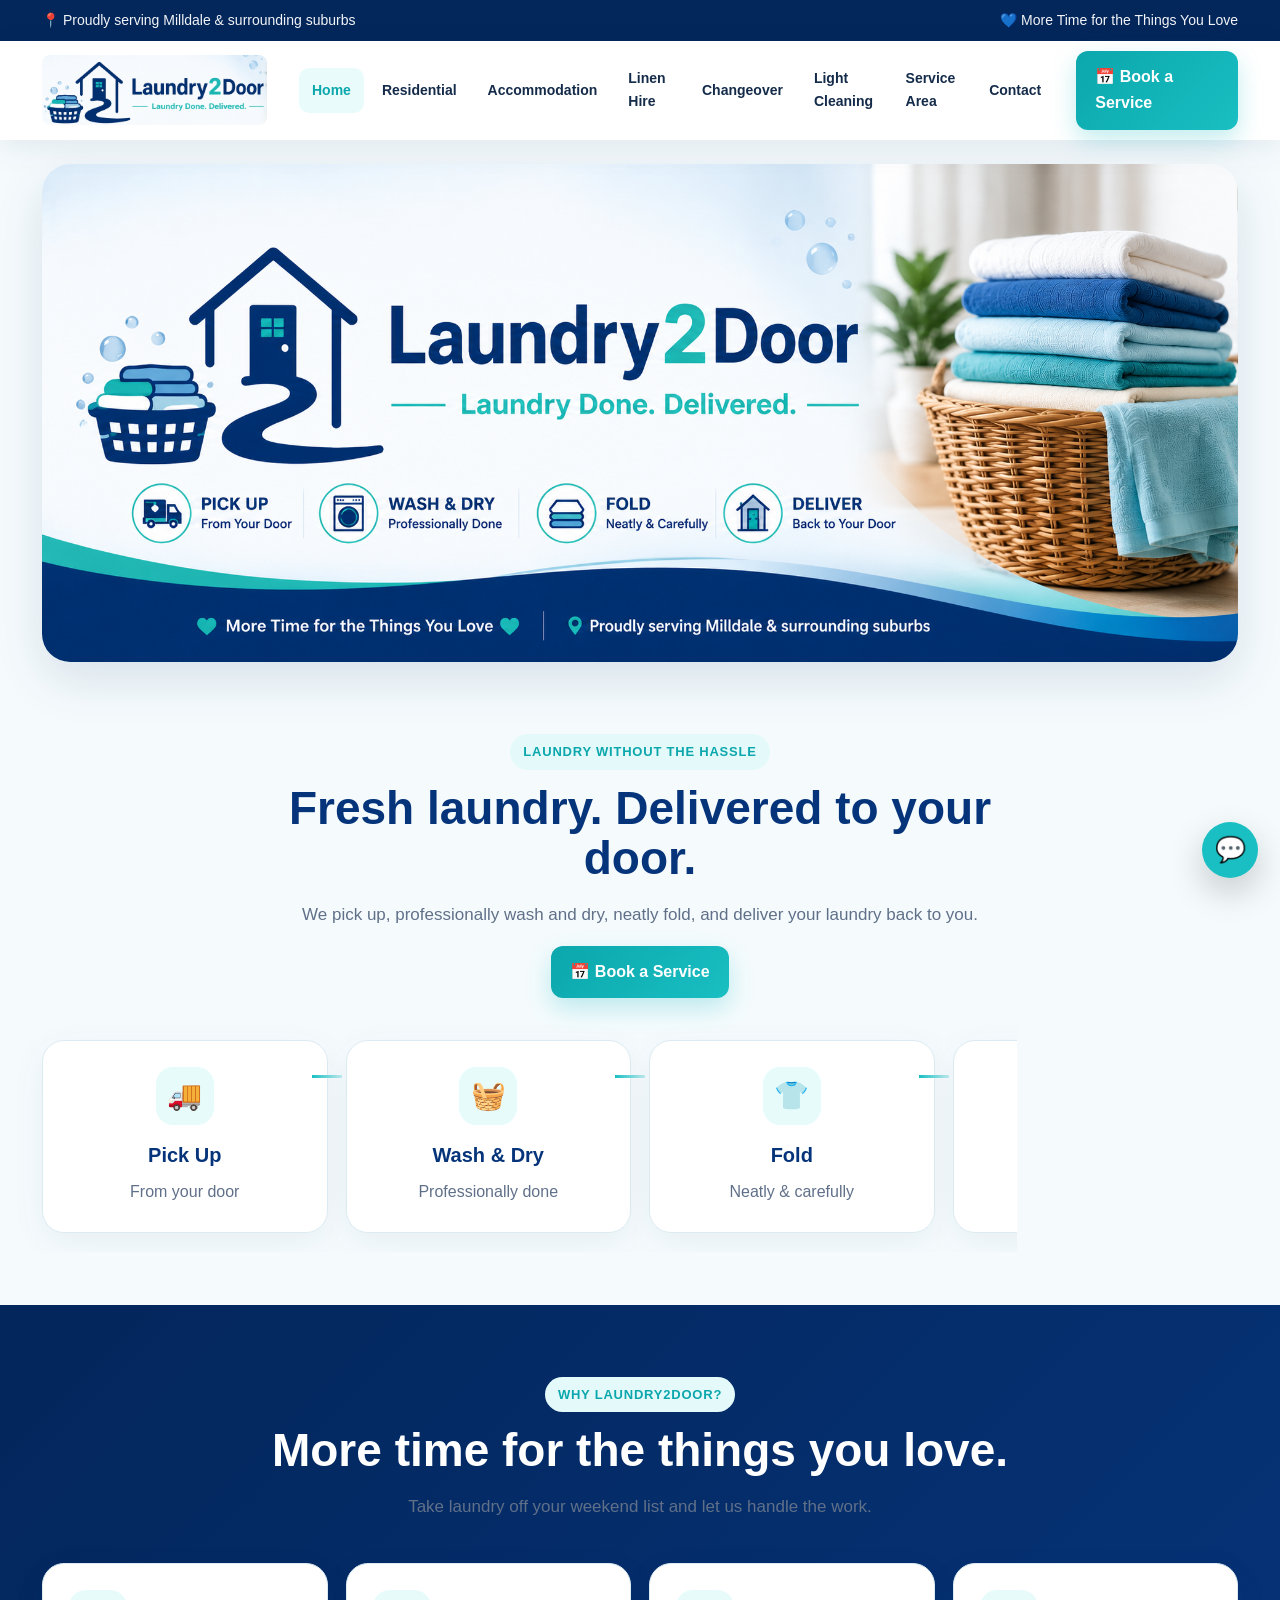
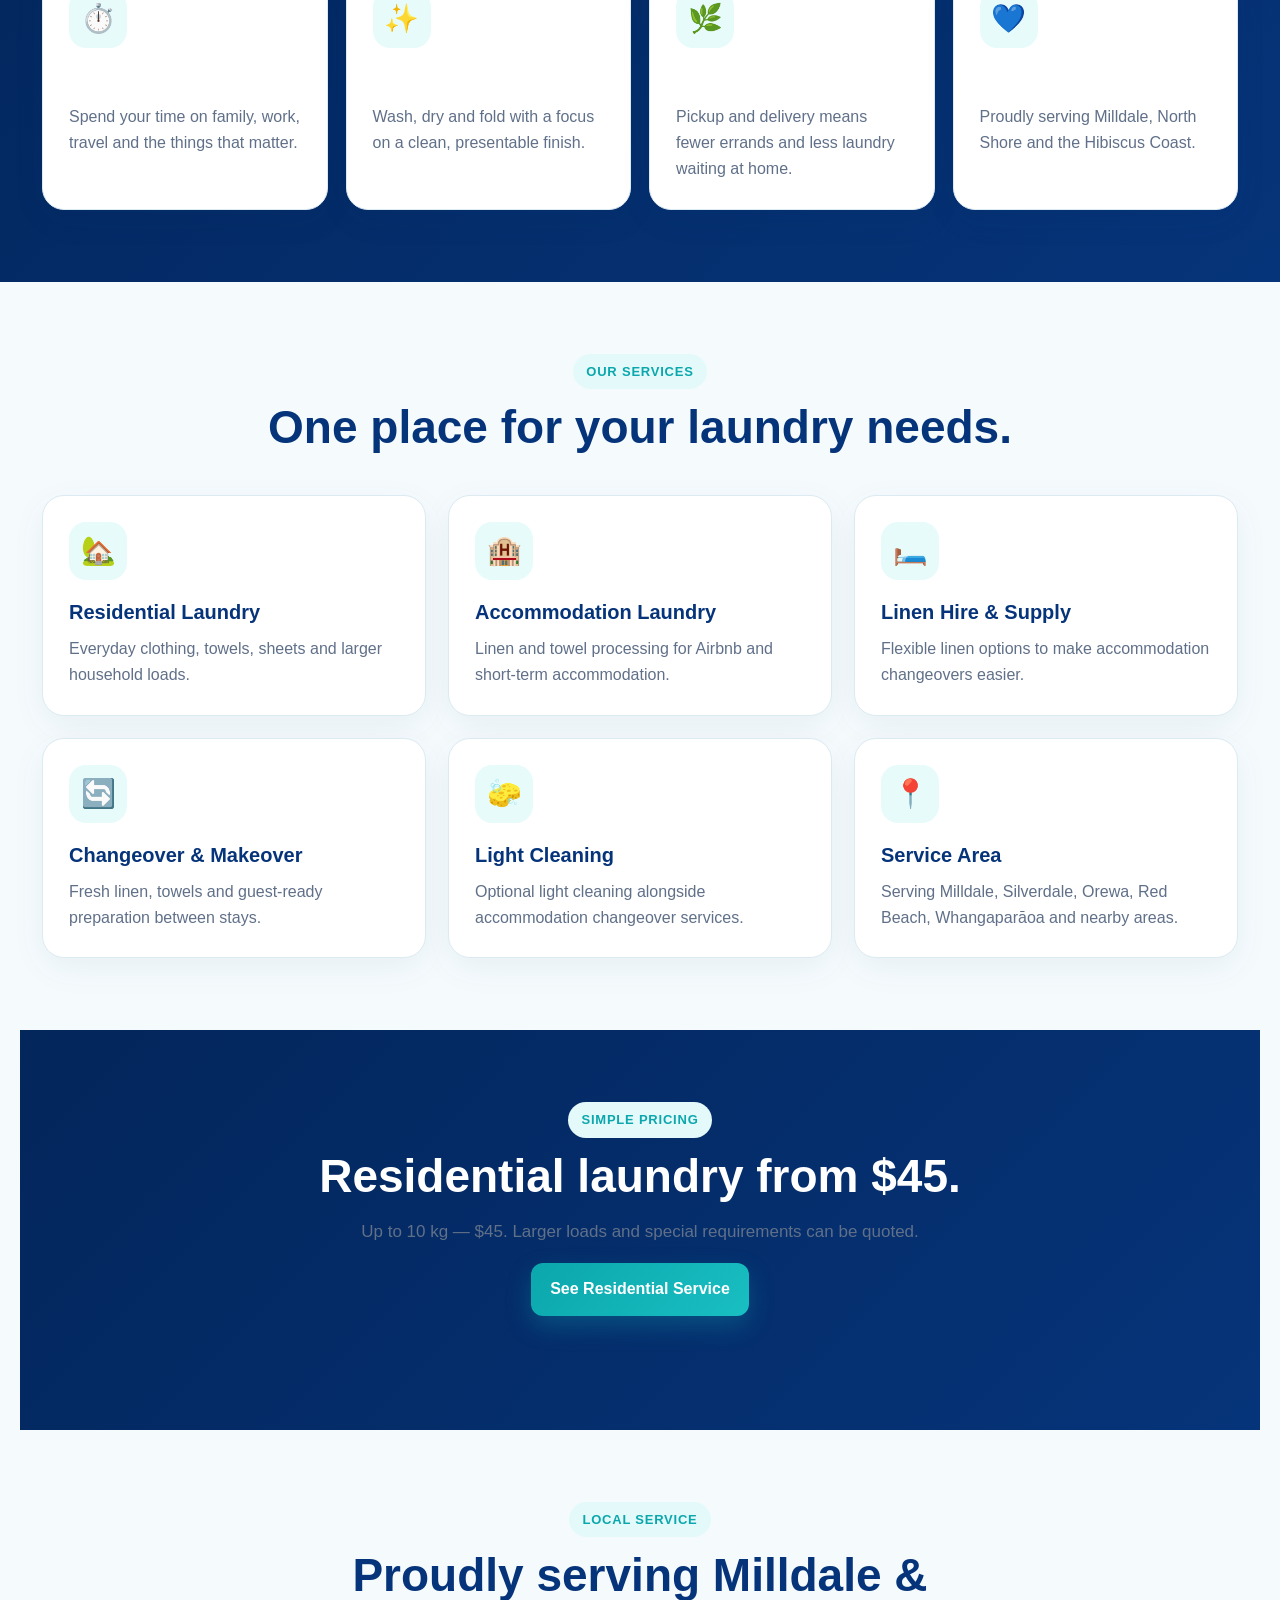
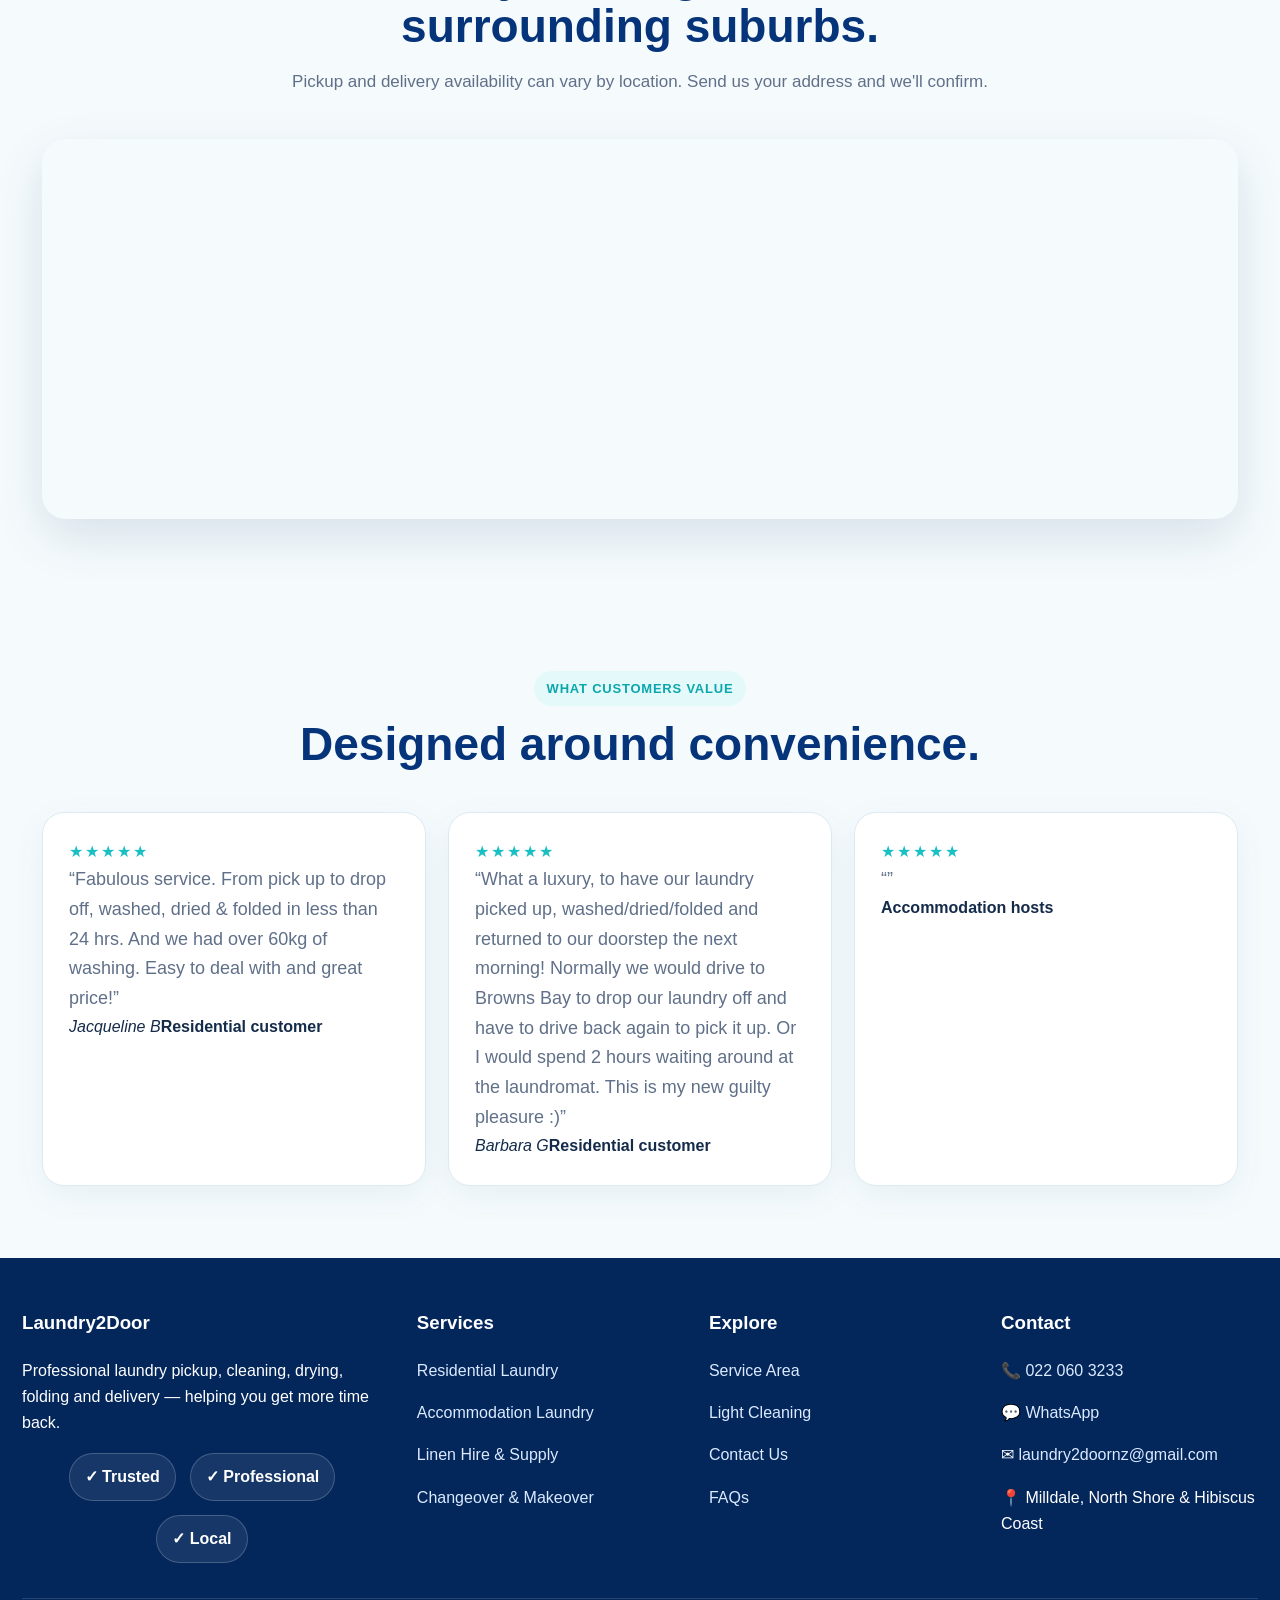
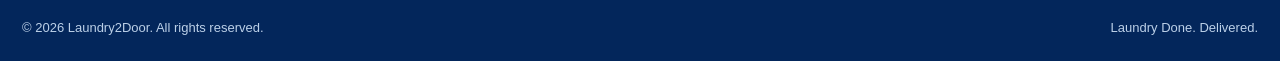
==== commit 58e78b45: "Update index.html" ====
--- a/index.html
+++ b/index.html
@@ -1 +1 @@
-<!doctype html><html lang="en"><head><meta charset="utf-8"><meta name="viewport" content="width=device-width,initial-scale=1"><meta name="description" content="Laundry2Door professional laundry pickup, wash, dry, fold and delivery in Milldale, North Shore and Hibiscus Coast."><title>Home | Laundry2Door</title><link rel="stylesheet" href="styles.css"></head><body><div class="topbar"><div class="topbar-inner"><span>📍 Proudly serving Milldale & surrounding suburbs</span><span>💙 More Time for the Things You Love</span></div></div><header class="site-header"><div class="nav"><a class="brand" href="index.html"><img src="assets/laundry2door-logo.jpg" alt="Laundry2Door logo"></a><button class="menu" aria-label="Open menu">☰</button><nav class="navlinks"><a href="index.html">Home</a><a href="residential-laundry.html">Residential</a><a href="accommodation-laundry.html">Accommodation</a><a href="linen-hire.html">Linen Hire</a><a href="changeover-makeover.html">Changeover</a><a href="light-cleaning.html">Light Cleaning</a><a href="service-area.html">Service Area</a><a href="contact.html">Contact</a></nav><a class="nav-cta" href="contact.html#booking">📅 Book a Service</a></div></header><main><section class="hero reveal"><div class="hero-card"><img src="assets/laundry2door-banner.png" alt="Laundry2Door — Laundry Done. Delivered."></div></section><section class="section"><div class="section-head"><span class="eyebrow">Laundry without the hassle</span><h2>Fresh laundry. Delivered to your door.</h2><p>We pick up, professionally wash and dry, neatly fold, and deliver your laundry back to you.</p><a class="btn" href="contact.html#booking">📅 Book a Service</a></div><div class="grid-4 steps"><div class="card step"><div class="icon">🚚</div><h3>Pick Up</h3><p>From your door</p></div><div class="card step"><div class="icon">🧺</div><h3>Wash & Dry</h3><p>Professionally done</p></div><div class="card step"><div class="icon">👕</div><h3>Fold</h3><p>Neatly & carefully</p></div><div class="card step"><div class="icon">🏠</div><h3>Deliver</h3><p>Back to your door</p></div></div></section><section class="band"><div class="section"><div class="section-head"><span class="eyebrow">Why Laundry2Door?</span><h2>More time for the things you love.</h2><p>Take laundry off your weekend list and let us handle the work.</p></div><div class="grid-4"><div class="card"><div class="icon">⏱️</div><h3>Save Time</h3><p>Spend your time on family, work, travel and the things that matter.</p></div><div class="card"><div class="icon">✨</div><h3>Professional Care</h3><p>Wash, dry and fold with a focus on a clean, presentable finish.</p></div><div class="card"><div class="icon">🌿</div><h3>Convenient</h3><p>Pickup and delivery means fewer errands and less laundry waiting at home.</p></div><div class="card"><div class="icon">💙</div><h3>Local & Trusted</h3><p>Proudly serving Milldale, North Shore and the Hibiscus Coast.</p></div></div></div></section><section class="section"><div class="section-head"><span class="eyebrow">Our Services</span><h2>One place for your laundry needs.</h2></div><div class="grid"><a class="card" href="residential-laundry.html" style="text-decoration:none"><div class="icon">🏡</div><h3>Residential Laundry</h3><p>Everyday clothing, towels, sheets and larger household loads.</p></a><a class="card" href="accommodation-laundry.html" style="text-decoration:none"><div class="icon">🏨</div><h3>Accommodation Laundry</h3><p>Linen and towel processing for Airbnb and short-term accommodation.</p></a><a class="card" href="linen-hire.html" style="text-decoration:none"><div class="icon">🛏️</div><h3>Linen Hire & Supply</h3><p>Flexible linen options to make accommodation changeovers easier.</p></a><a class="card" href="changeover-makeover.html" style="text-decoration:none"><div class="icon">🔄</div><h3>Changeover & Makeover</h3><p>Fresh linen, towels and guest-ready preparation between stays.</p></a><a class="card" href="light-cleaning.html" style="text-decoration:none"><div class="icon">🧽</div><h3>Light Cleaning</h3><p>Optional light cleaning alongside accommodation changeover services.</p></a><a class="card" href="service-area.html" style="text-decoration:none"><div class="icon">📍</div><h3>Service Area</h3><p>Serving Milldale, Silverdale, Orewa, Red Beach, Whangaparāoa and nearby areas.</p></a></div></section><section class="section band"><div class="section-head"><span class="eyebrow">Simple pricing</span><h2>Residential laundry from $45.</h2><p>Up to 10 kg — $45. Larger loads and special requirements can be quoted.</p><a class="btn" href="residential-laundry.html">See Residential Service</a></div></section><section class="section"><div class="section-head"><span class="eyebrow">Local service</span><h2>Proudly serving Milldale & surrounding suburbs.</h2><p>Pickup and delivery availability can vary by location. Send us your address and we'll confirm.</p></div><iframe class="map" src="https://www.google.com/maps?q=Milldale%2C%20New%20Zealand&output=embed" loading="lazy" title="Map of Milldale New Zealand"></iframe></section><section class="section"><div class="section-head"><span class="eyebrow">What customers value</span><h2>Designed around convenience.</h2></div><div class="grid"><div class="card"><div class="stars">★★★★★</div><p class="quote">“Fabulous service. From pick up to drop off, washed, dried & folded in less than 24 hrs. And we had over 60kg of washing. Easy to deal with and great price!”</p><strong>Residential customer</strong></div><div class="card"><div class="stars">★★★★★</div><p class="quote">“What a luxury, to have our laundry picked up, washed/dried/folded and returned to our doorstep the next morning! Normally we would drive to Browns Bay to drop our laundry off and have to drive back again to pick it up. Or I would spend 2 hours waiting around at the laundromat. This is my new guilty pleasure :)”</p><strong>Residential customer</strong></div><div class="card"><div class="stars">★★★★★</div><p class="quote">“”</p><strong>Accommodation hosts</strong></div></div></section></main><footer class="footer"><div class="footer-grid"><div><h3>Laundry2Door</h3><p>Professional laundry pickup, cleaning, drying, folding and delivery — helping you get more time back.</p><div class="trust"><span class="pill">✓ Trusted</span><span class="pill">✓ Professional</span><span class="pill">✓ Local</span></div></div><div><h3>Services</h3><p><a href="residential-laundry.html">Residential Laundry</a></p><p><a href="accommodation-laundry.html">Accommodation Laundry</a></p><p><a href="linen-hire.html">Linen Hire & Supply</a></p><p><a href="changeover-makeover.html">Changeover & Makeover</a></p></div><div><h3>Explore</h3><p><a href="service-area.html">Service Area</a></p><p><a href="light-cleaning.html">Light Cleaning</a></p><p><a href="contact.html">Contact Us</a></p><p><a href="contact.html#faq">FAQs</a></p></div><div><h3>Contact</h3><p>📞 <a href="tel:0220603233">022 060 3233</a></p><p>💬 <a href="https://wa.me/64220603233">WhatsApp</a></p><p>✉ <a href="mailto:laundry2doornz@gmail.com">laundry2doornz@gmail.com</a></p><p>📍 Milldale, North Shore & Hibiscus Coast</p></div></div><div class="footer-bottom"><div>© 2026 Laundry2Door. All rights reserved.</div><div>Laundry Done. Delivered.</div></div></footer><a class="whatsapp" href="https://wa.me/64220603233" aria-label="WhatsApp">💬</a><script src="script.js"></script></body></html>
+<!doctype html><html lang="en"><head><meta charset="utf-8"><meta name="viewport" content="width=device-width,initial-scale=1"><meta name="description" content="Laundry2Door professional laundry pickup, wash, dry, fold and delivery in Milldale, North Shore and Hibiscus Coast."><title>Home | Laundry2Door</title><link rel="stylesheet" href="styles.css"></head><body><div class="topbar"><div class="topbar-inner"><span>📍 Proudly serving Milldale & surrounding suburbs</span><span>💙 More Time for the Things You Love</span></div></div><header class="site-header"><div class="nav"><a class="brand" href="index.html"><img src="assets/laundry2door-logo.jpg" alt="Laundry2Door logo"></a><button class="menu" aria-label="Open menu">☰</button><nav class="navlinks"><a href="index.html">Home</a><a href="residential-laundry.html">Residential</a><a href="accommodation-laundry.html">Accommodation</a><a href="linen-hire.html">Linen Hire</a><a href="changeover-makeover.html">Changeover</a><a href="light-cleaning.html">Light Cleaning</a><a href="service-area.html">Service Area</a><a href="contact.html">Contact</a></nav><a class="nav-cta" href="contact.html#booking">📅 Book a Service</a></div></header><main><section class="hero reveal"><div class="hero-card"><img src="assets/laundry2door-banner.png" alt="Laundry2Door — Laundry Done. Delivered."></div></section><section class="section"><div class="section-head"><span class="eyebrow">Laundry without the hassle</span><h2>Fresh laundry. Delivered to your door.</h2><p>We pick up, professionally wash and dry, neatly fold, and deliver your laundry back to you.</p><a class="btn" href="contact.html#booking">📅 Book a Service</a></div><div class="grid-4 steps"><div class="card step"><div class="icon">🚚</div><h3>Pick Up</h3><p>From your door</p></div><div class="card step"><div class="icon">🧺</div><h3>Wash & Dry</h3><p>Professionally done</p></div><div class="card step"><div class="icon">👕</div><h3>Fold</h3><p>Neatly & carefully</p></div><div class="card step"><div class="icon">🏠</div><h3>Deliver</h3><p>Back to your door</p></div></div></section><section class="band"><div class="section"><div class="section-head"><span class="eyebrow">Why Laundry2Door?</span><h2>More time for the things you love.</h2><p>Take laundry off your weekend list and let us handle the work.</p></div><div class="grid-4"><div class="card"><div class="icon">⏱️</div><h3>Save Time</h3><p>Spend your time on family, work, travel and the things that matter.</p></div><div class="card"><div class="icon">✨</div><h3>Professional Care</h3><p>Wash, dry and fold with a focus on a clean, presentable finish.</p></div><div class="card"><div class="icon">🌿</div><h3>Convenient</h3><p>Pickup and delivery means fewer errands and less laundry waiting at home.</p></div><div class="card"><div class="icon">💙</div><h3>Local & Trusted</h3><p>Proudly serving Milldale, North Shore and the Hibiscus Coast.</p></div></div></div></section><section class="section"><div class="section-head"><span class="eyebrow">Our Services</span><h2>One place for your laundry needs.</h2></div><div class="grid"><a class="card" href="residential-laundry.html" style="text-decoration:none"><div class="icon">🏡</div><h3>Residential Laundry</h3><p>Everyday clothing, towels, sheets and larger household loads.</p></a><a class="card" href="accommodation-laundry.html" style="text-decoration:none"><div class="icon">🏨</div><h3>Accommodation Laundry</h3><p>Linen and towel processing for Airbnb and short-term accommodation.</p></a><a class="card" href="linen-hire.html" style="text-decoration:none"><div class="icon">🛏️</div><h3>Linen Hire & Supply</h3><p>Flexible linen options to make accommodation changeovers easier.</p></a><a class="card" href="changeover-makeover.html" style="text-decoration:none"><div class="icon">🔄</div><h3>Changeover & Makeover</h3><p>Fresh linen, towels and guest-ready preparation between stays.</p></a><a class="card" href="light-cleaning.html" style="text-decoration:none"><div class="icon">🧽</div><h3>Light Cleaning</h3><p>Optional light cleaning alongside accommodation changeover services.</p></a><a class="card" href="service-area.html" style="text-decoration:none"><div class="icon">📍</div><h3>Service Area</h3><p>Serving Milldale, Silverdale, Orewa, Red Beach, Whangaparāoa and nearby areas.</p></a></div></section><section class="section band"><div class="section-head"><span class="eyebrow">Simple pricing</span><h2>Residential laundry from $45.</h2><p>Up to 10 kg — $45. Larger loads and special requirements can be quoted.</p><a class="btn" href="residential-laundry.html">See Residential Service</a></div></section><section class="section"><div class="section-head"><span class="eyebrow">Local service</span><h2>Proudly serving Milldale & surrounding suburbs.</h2><p>Pickup and delivery availability can vary by location. Send us your address and we'll confirm.</p></div><iframe class="map" src="https://www.google.com/maps?q=Milldale%2C%20New%20Zealand&output=embed" loading="lazy" title="Map of Milldale New Zealand"></iframe></section><section class="section"><div class="section-head"><span class="eyebrow">What customers value</span><h2>Designed around convenience.</h2></div><div class="grid"><div class="card"><div class="stars">★★★★★</div><p class="quote">“Fabulous service. From pick up to drop off, washed, dried & folded in less than 24 hrs. And we had over 60kg of washing. Easy to deal with and great price!”</p><i>Jacqueline B</i><strong>Residential customer</strong></div><div class="card"><div class="stars">★★★★★</div><p class="quote">“What a luxury, to have our laundry picked up, washed/dried/folded and returned to our doorstep the next morning! Normally we would drive to Browns Bay to drop our laundry off and have to drive back again to pick it up. Or I would spend 2 hours waiting around at the laundromat. This is my new guilty pleasure :)”</p><i>Barbara G</i><strong>Residential customer</strong></div><div class="card"><div class="stars">★★★★★</div><p class="quote">“”</p><strong>Accommodation hosts</strong></div></div></section></main><footer class="footer"><div class="footer-grid"><div><h3>Laundry2Door</h3><p>Professional laundry pickup, cleaning, drying, folding and delivery — helping you get more time back.</p><div class="trust"><span class="pill">✓ Trusted</span><span class="pill">✓ Professional</span><span class="pill">✓ Local</span></div></div><div><h3>Services</h3><p><a href="residential-laundry.html">Residential Laundry</a></p><p><a href="accommodation-laundry.html">Accommodation Laundry</a></p><p><a href="linen-hire.html">Linen Hire & Supply</a></p><p><a href="changeover-makeover.html">Changeover & Makeover</a></p></div><div><h3>Explore</h3><p><a href="service-area.html">Service Area</a></p><p><a href="light-cleaning.html">Light Cleaning</a></p><p><a href="contact.html">Contact Us</a></p><p><a href="contact.html#faq">FAQs</a></p></div><div><h3>Contact</h3><p>📞 <a href="tel:0220603233">022 060 3233</a></p><p>💬 <a href="https://wa.me/64220603233">WhatsApp</a></p><p>✉ <a href="mailto:laundry2doornz@gmail.com">laundry2doornz@gmail.com</a></p><p>📍 Milldale, North Shore & Hibiscus Coast</p></div></div><div class="footer-bottom"><div>© 2026 Laundry2Door. All rights reserved.</div><div>Laundry Done. Delivered.</div></div></footer><a class="whatsapp" href="https://wa.me/64220603233" aria-label="WhatsApp">💬</a><script src="script.js"></script></body></html>
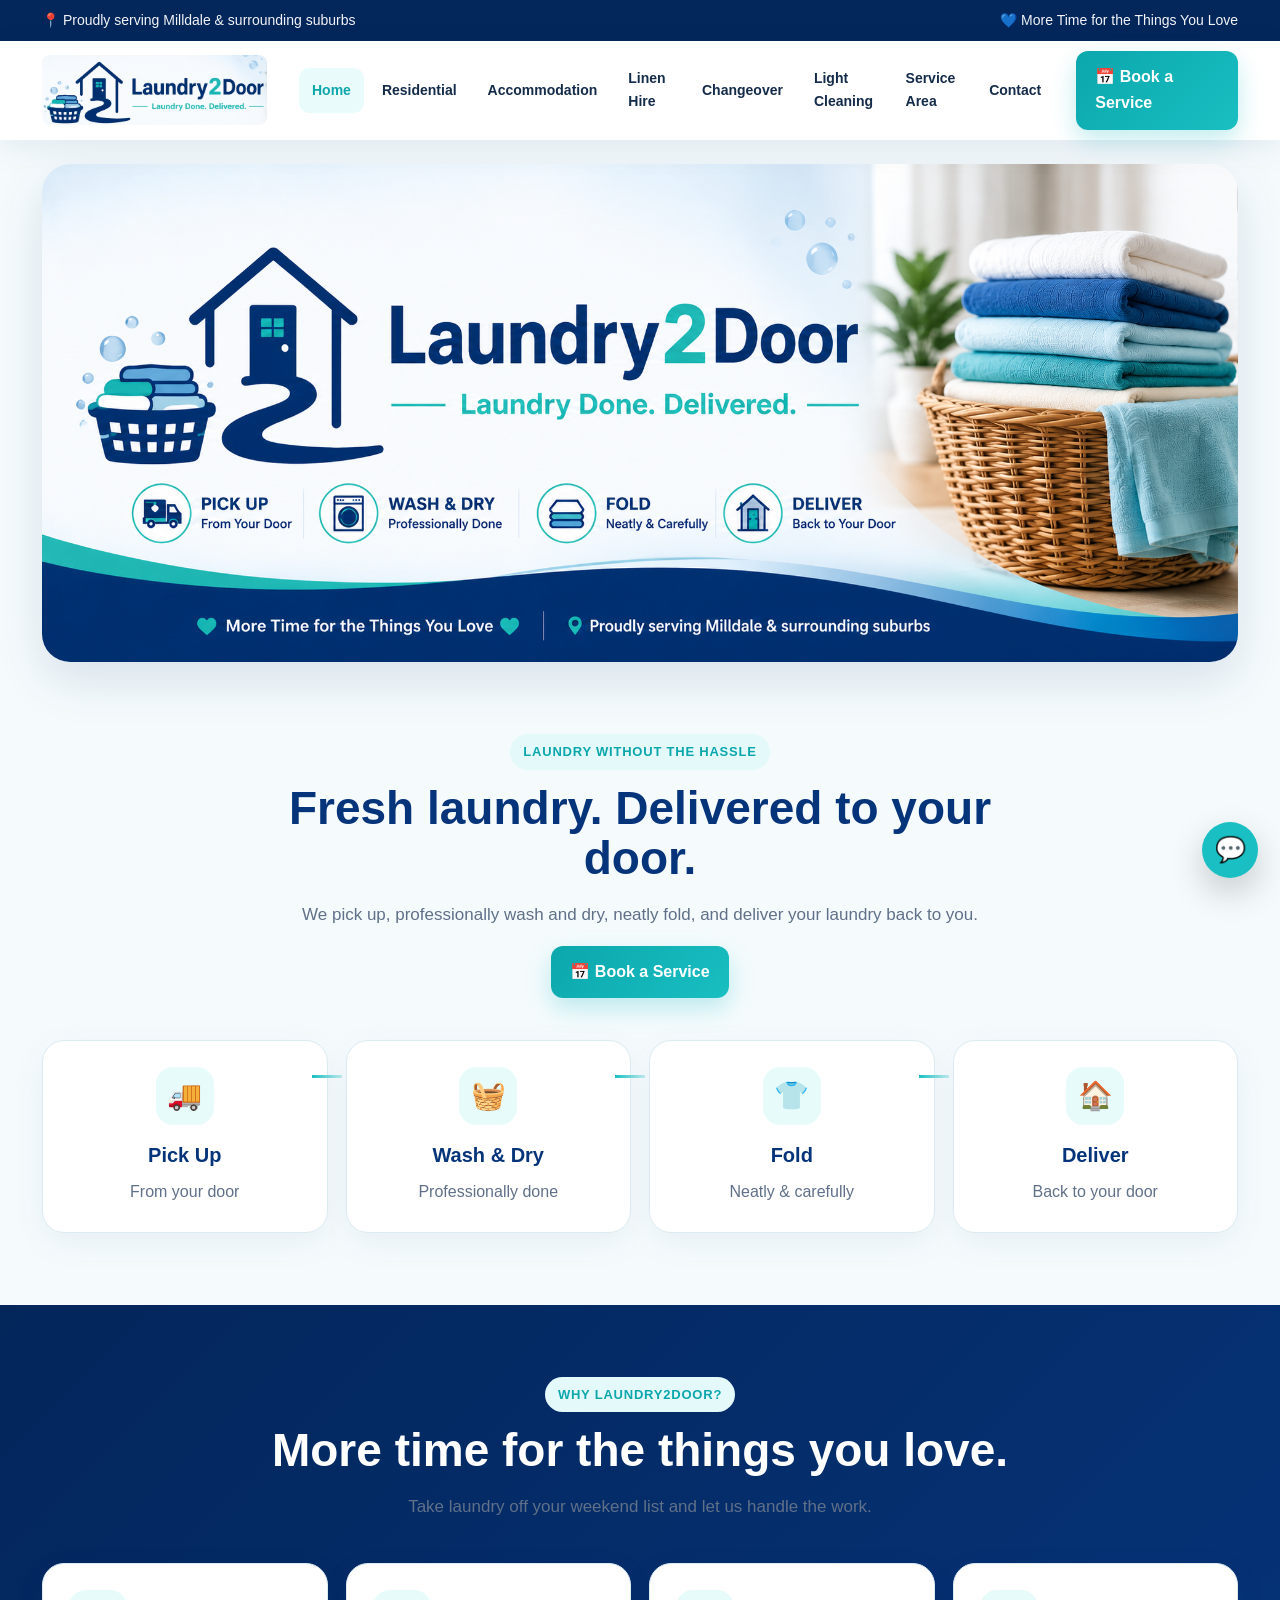
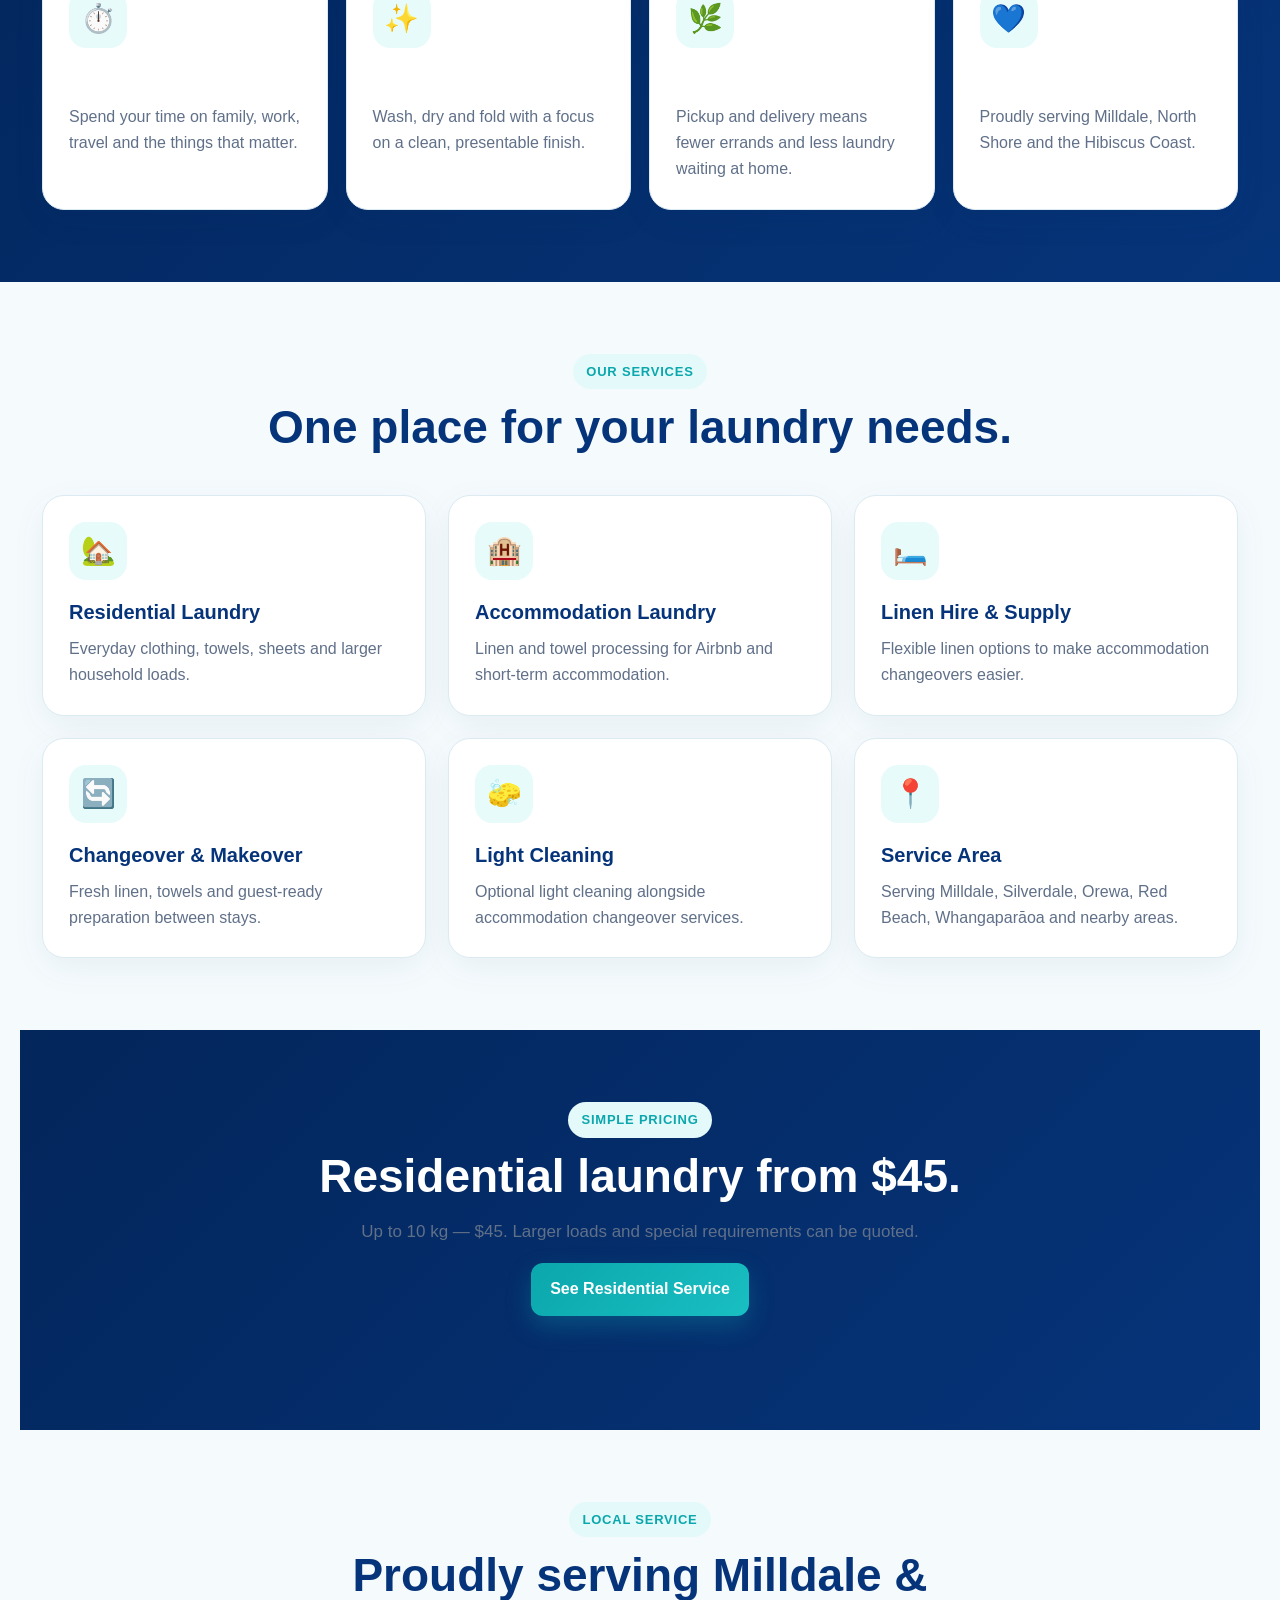
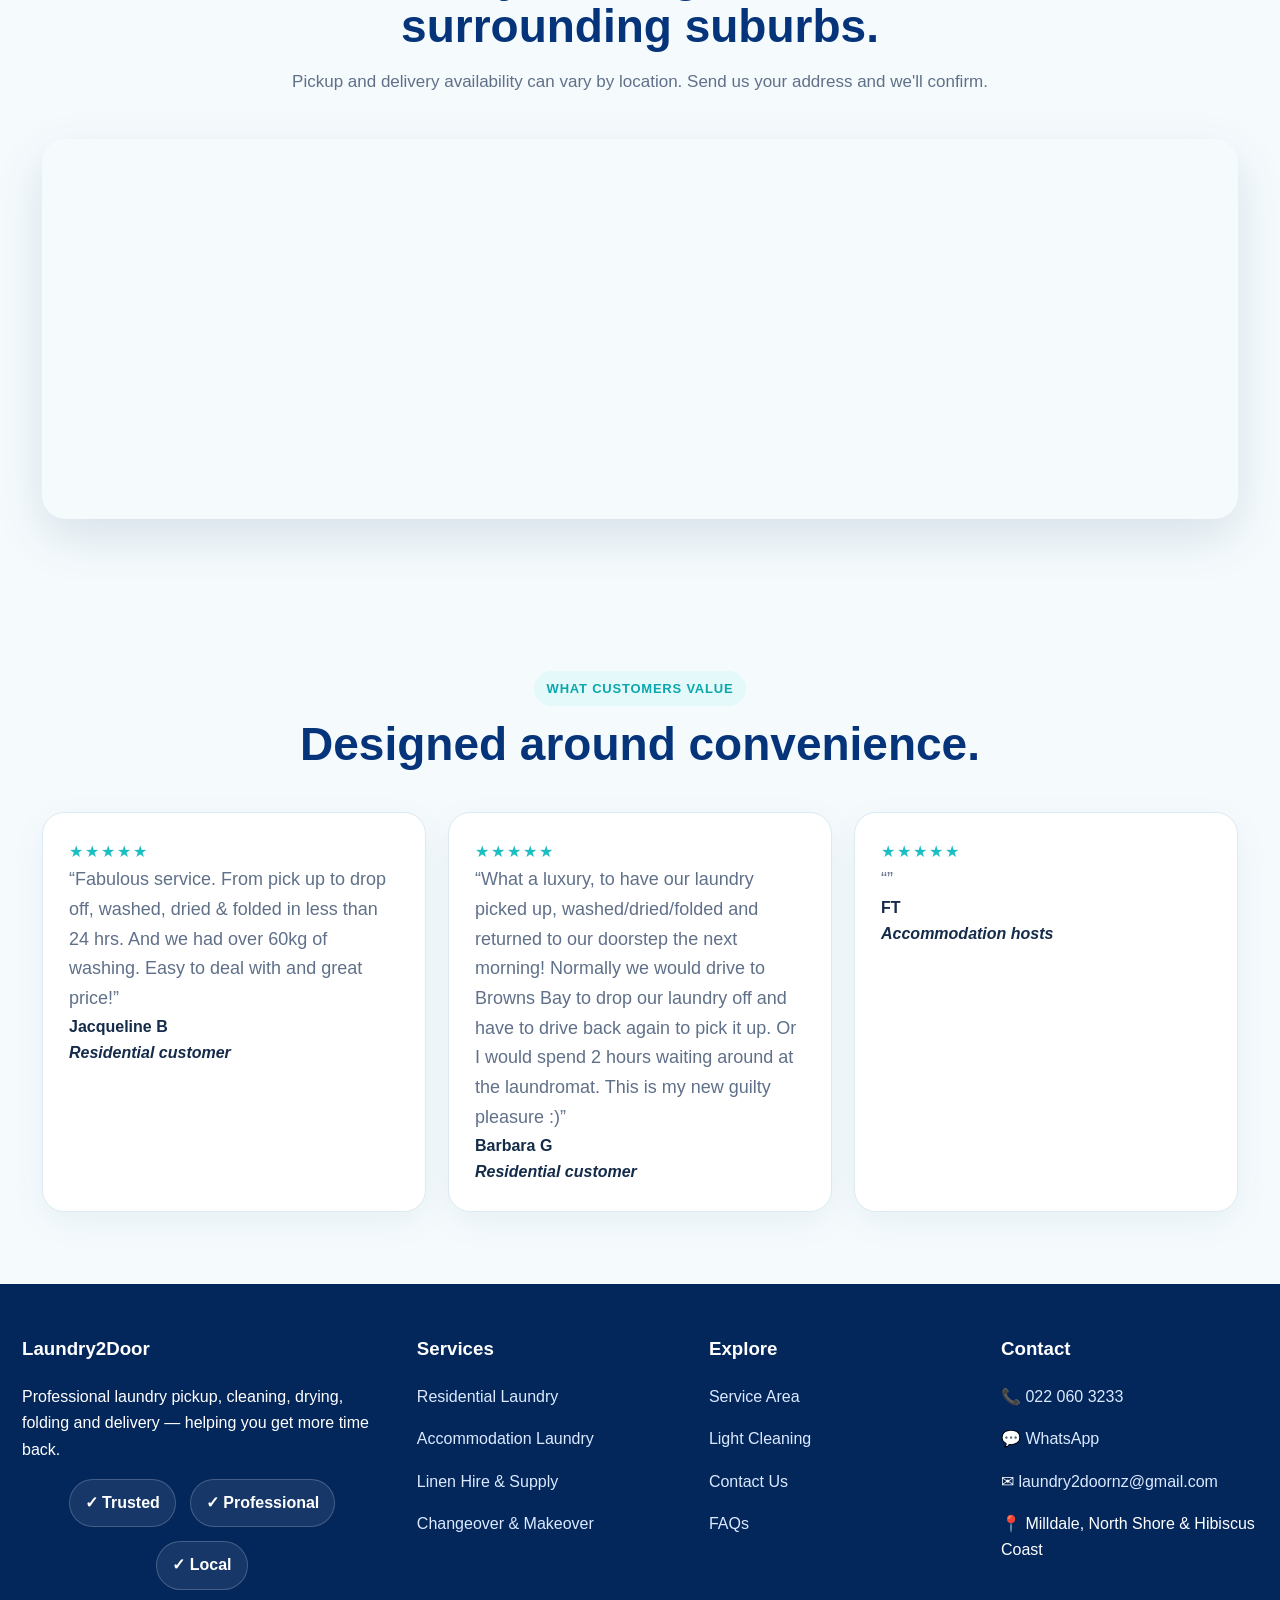
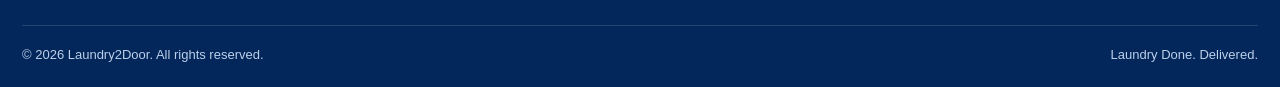
==== commit 6094ed1e: "Update index.html" ====
--- a/index.html
+++ b/index.html
@@ -1 +1 @@
-<!doctype html><html lang="en"><head><meta charset="utf-8"><meta name="viewport" content="width=device-width,initial-scale=1"><meta name="description" content="Laundry2Door professional laundry pickup, wash, dry, fold and delivery in Milldale, North Shore and Hibiscus Coast."><title>Home | Laundry2Door</title><link rel="stylesheet" href="styles.css"></head><body><div class="topbar"><div class="topbar-inner"><span>📍 Proudly serving Milldale & surrounding suburbs</span><span>💙 More Time for the Things You Love</span></div></div><header class="site-header"><div class="nav"><a class="brand" href="index.html"><img src="assets/laundry2door-logo.jpg" alt="Laundry2Door logo"></a><button class="menu" aria-label="Open menu">☰</button><nav class="navlinks"><a href="index.html">Home</a><a href="residential-laundry.html">Residential</a><a href="accommodation-laundry.html">Accommodation</a><a href="linen-hire.html">Linen Hire</a><a href="changeover-makeover.html">Changeover</a><a href="light-cleaning.html">Light Cleaning</a><a href="service-area.html">Service Area</a><a href="contact.html">Contact</a></nav><a class="nav-cta" href="contact.html#booking">📅 Book a Service</a></div></header><main><section class="hero reveal"><div class="hero-card"><img src="assets/laundry2door-banner.png" alt="Laundry2Door — Laundry Done. Delivered."></div></section><section class="section"><div class="section-head"><span class="eyebrow">Laundry without the hassle</span><h2>Fresh laundry. Delivered to your door.</h2><p>We pick up, professionally wash and dry, neatly fold, and deliver your laundry back to you.</p><a class="btn" href="contact.html#booking">📅 Book a Service</a></div><div class="grid-4 steps"><div class="card step"><div class="icon">🚚</div><h3>Pick Up</h3><p>From your door</p></div><div class="card step"><div class="icon">🧺</div><h3>Wash & Dry</h3><p>Professionally done</p></div><div class="card step"><div class="icon">👕</div><h3>Fold</h3><p>Neatly & carefully</p></div><div class="card step"><div class="icon">🏠</div><h3>Deliver</h3><p>Back to your door</p></div></div></section><section class="band"><div class="section"><div class="section-head"><span class="eyebrow">Why Laundry2Door?</span><h2>More time for the things you love.</h2><p>Take laundry off your weekend list and let us handle the work.</p></div><div class="grid-4"><div class="card"><div class="icon">⏱️</div><h3>Save Time</h3><p>Spend your time on family, work, travel and the things that matter.</p></div><div class="card"><div class="icon">✨</div><h3>Professional Care</h3><p>Wash, dry and fold with a focus on a clean, presentable finish.</p></div><div class="card"><div class="icon">🌿</div><h3>Convenient</h3><p>Pickup and delivery means fewer errands and less laundry waiting at home.</p></div><div class="card"><div class="icon">💙</div><h3>Local & Trusted</h3><p>Proudly serving Milldale, North Shore and the Hibiscus Coast.</p></div></div></div></section><section class="section"><div class="section-head"><span class="eyebrow">Our Services</span><h2>One place for your laundry needs.</h2></div><div class="grid"><a class="card" href="residential-laundry.html" style="text-decoration:none"><div class="icon">🏡</div><h3>Residential Laundry</h3><p>Everyday clothing, towels, sheets and larger household loads.</p></a><a class="card" href="accommodation-laundry.html" style="text-decoration:none"><div class="icon">🏨</div><h3>Accommodation Laundry</h3><p>Linen and towel processing for Airbnb and short-term accommodation.</p></a><a class="card" href="linen-hire.html" style="text-decoration:none"><div class="icon">🛏️</div><h3>Linen Hire & Supply</h3><p>Flexible linen options to make accommodation changeovers easier.</p></a><a class="card" href="changeover-makeover.html" style="text-decoration:none"><div class="icon">🔄</div><h3>Changeover & Makeover</h3><p>Fresh linen, towels and guest-ready preparation between stays.</p></a><a class="card" href="light-cleaning.html" style="text-decoration:none"><div class="icon">🧽</div><h3>Light Cleaning</h3><p>Optional light cleaning alongside accommodation changeover services.</p></a><a class="card" href="service-area.html" style="text-decoration:none"><div class="icon">📍</div><h3>Service Area</h3><p>Serving Milldale, Silverdale, Orewa, Red Beach, Whangaparāoa and nearby areas.</p></a></div></section><section class="section band"><div class="section-head"><span class="eyebrow">Simple pricing</span><h2>Residential laundry from $45.</h2><p>Up to 10 kg — $45. Larger loads and special requirements can be quoted.</p><a class="btn" href="residential-laundry.html">See Residential Service</a></div></section><section class="section"><div class="section-head"><span class="eyebrow">Local service</span><h2>Proudly serving Milldale & surrounding suburbs.</h2><p>Pickup and delivery availability can vary by location. Send us your address and we'll confirm.</p></div><iframe class="map" src="https://www.google.com/maps?q=Milldale%2C%20New%20Zealand&output=embed" loading="lazy" title="Map of Milldale New Zealand"></iframe></section><section class="section"><div class="section-head"><span class="eyebrow">What customers value</span><h2>Designed around convenience.</h2></div><div class="grid"><div class="card"><div class="stars">★★★★★</div><p class="quote">“Fabulous service. From pick up to drop off, washed, dried & folded in less than 24 hrs. And we had over 60kg of washing. Easy to deal with and great price!”</p><i>Jacqueline B</i><strong>Residential customer</strong></div><div class="card"><div class="stars">★★★★★</div><p class="quote">“What a luxury, to have our laundry picked up, washed/dried/folded and returned to our doorstep the next morning! Normally we would drive to Browns Bay to drop our laundry off and have to drive back again to pick it up. Or I would spend 2 hours waiting around at the laundromat. This is my new guilty pleasure :)”</p><i>Barbara G</i><strong>Residential customer</strong></div><div class="card"><div class="stars">★★★★★</div><p class="quote">“”</p><strong>Accommodation hosts</strong></div></div></section></main><footer class="footer"><div class="footer-grid"><div><h3>Laundry2Door</h3><p>Professional laundry pickup, cleaning, drying, folding and delivery — helping you get more time back.</p><div class="trust"><span class="pill">✓ Trusted</span><span class="pill">✓ Professional</span><span class="pill">✓ Local</span></div></div><div><h3>Services</h3><p><a href="residential-laundry.html">Residential Laundry</a></p><p><a href="accommodation-laundry.html">Accommodation Laundry</a></p><p><a href="linen-hire.html">Linen Hire & Supply</a></p><p><a href="changeover-makeover.html">Changeover & Makeover</a></p></div><div><h3>Explore</h3><p><a href="service-area.html">Service Area</a></p><p><a href="light-cleaning.html">Light Cleaning</a></p><p><a href="contact.html">Contact Us</a></p><p><a href="contact.html#faq">FAQs</a></p></div><div><h3>Contact</h3><p>📞 <a href="tel:0220603233">022 060 3233</a></p><p>💬 <a href="https://wa.me/64220603233">WhatsApp</a></p><p>✉ <a href="mailto:laundry2doornz@gmail.com">laundry2doornz@gmail.com</a></p><p>📍 Milldale, North Shore & Hibiscus Coast</p></div></div><div class="footer-bottom"><div>© 2026 Laundry2Door. All rights reserved.</div><div>Laundry Done. Delivered.</div></div></footer><a class="whatsapp" href="https://wa.me/64220603233" aria-label="WhatsApp">💬</a><script src="script.js"></script></body></html>
+<!doctype html><html lang="en"><head><meta charset="utf-8"><meta name="viewport" content="width=device-width,initial-scale=1"><meta name="description" content="Laundry2Door professional laundry pickup, wash, dry, fold and delivery in Milldale, North Shore and Hibiscus Coast."><title>Home | Laundry2Door</title><link rel="stylesheet" href="styles.css"></head><body><div class="topbar"><div class="topbar-inner"><span>📍 Proudly serving Milldale & surrounding suburbs</span><span>💙 More Time for the Things You Love</span></div></div><header class="site-header"><div class="nav"><a class="brand" href="index.html"><img src="assets/laundry2door-logo.jpg" alt="Laundry2Door logo"></a><button class="menu" aria-label="Open menu">☰</button><nav class="navlinks"><a href="index.html">Home</a><a href="residential-laundry.html">Residential</a><a href="accommodation-laundry.html">Accommodation</a><a href="linen-hire.html">Linen Hire</a><a href="changeover-makeover.html">Changeover</a><a href="light-cleaning.html">Light Cleaning</a><a href="service-area.html">Service Area</a><a href="contact.html">Contact</a></nav><a class="nav-cta" href="contact.html#booking">📅 Book a Service</a></div></header><main><section class="hero reveal"><div class="hero-card"><img src="assets/laundry2door-banner.png" alt="Laundry2Door — Laundry Done. Delivered."></div></section><section class="section"><div class="section-head"><span class="eyebrow">Laundry without the hassle</span><h2>Fresh laundry. Delivered to your door.</h2><p>We pick up, professionally wash and dry, neatly fold, and deliver your laundry back to you.</p><a class="btn" href="contact.html#booking">📅 Book a Service</a></div><div class="grid-4 steps"><div class="card step"><div class="icon">🚚</div><h3>Pick Up</h3><p>From your door</p></div><div class="card step"><div class="icon">🧺</div><h3>Wash & Dry</h3><p>Professionally done</p></div><div class="card step"><div class="icon">👕</div><h3>Fold</h3><p>Neatly & carefully</p></div><div class="card step"><div class="icon">🏠</div><h3>Deliver</h3><p>Back to your door</p></div></div></section><section class="band"><div class="section"><div class="section-head"><span class="eyebrow">Why Laundry2Door?</span><h2>More time for the things you love.</h2><p>Take laundry off your weekend list and let us handle the work.</p></div><div class="grid-4"><div class="card"><div class="icon">⏱️</div><h3>Save Time</h3><p>Spend your time on family, work, travel and the things that matter.</p></div><div class="card"><div class="icon">✨</div><h3>Professional Care</h3><p>Wash, dry and fold with a focus on a clean, presentable finish.</p></div><div class="card"><div class="icon">🌿</div><h3>Convenient</h3><p>Pickup and delivery means fewer errands and less laundry waiting at home.</p></div><div class="card"><div class="icon">💙</div><h3>Local & Trusted</h3><p>Proudly serving Milldale, North Shore and the Hibiscus Coast.</p></div></div></div></section><section class="section"><div class="section-head"><span class="eyebrow">Our Services</span><h2>One place for your laundry needs.</h2></div><div class="grid"><a class="card" href="residential-laundry.html" style="text-decoration:none"><div class="icon">🏡</div><h3>Residential Laundry</h3><p>Everyday clothing, towels, sheets and larger household loads.</p></a><a class="card" href="accommodation-laundry.html" style="text-decoration:none"><div class="icon">🏨</div><h3>Accommodation Laundry</h3><p>Linen and towel processing for Airbnb and short-term accommodation.</p></a><a class="card" href="linen-hire.html" style="text-decoration:none"><div class="icon">🛏️</div><h3>Linen Hire & Supply</h3><p>Flexible linen options to make accommodation changeovers easier.</p></a><a class="card" href="changeover-makeover.html" style="text-decoration:none"><div class="icon">🔄</div><h3>Changeover & Makeover</h3><p>Fresh linen, towels and guest-ready preparation between stays.</p></a><a class="card" href="light-cleaning.html" style="text-decoration:none"><div class="icon">🧽</div><h3>Light Cleaning</h3><p>Optional light cleaning alongside accommodation changeover services.</p></a><a class="card" href="service-area.html" style="text-decoration:none"><div class="icon">📍</div><h3>Service Area</h3><p>Serving Milldale, Silverdale, Orewa, Red Beach, Whangaparāoa and nearby areas.</p></a></div></section><section class="section band"><div class="section-head"><span class="eyebrow">Simple pricing</span><h2>Residential laundry from $45.</h2><p>Up to 10 kg — $45. Larger loads and special requirements can be quoted.</p><a class="btn" href="residential-laundry.html">See Residential Service</a></div></section><section class="section"><div class="section-head"><span class="eyebrow">Local service</span><h2>Proudly serving Milldale & surrounding suburbs.</h2><p>Pickup and delivery availability can vary by location. Send us your address and we'll confirm.</p></div><iframe class="map" src="https://www.google.com/maps?q=Milldale%2C%20New%20Zealand&output=embed" loading="lazy" title="Map of Milldale New Zealand"></iframe></section><section class="section"><div class="section-head"><span class="eyebrow">What customers value</span><h2>Designed around convenience.</h2></div><div class="grid"><div class="card"><div class="stars">★★★★★</div><p class="quote">“Fabulous service. From pick up to drop off, washed, dried & folded in less than 24 hrs. And we had over 60kg of washing. Easy to deal with and great price!”</p><strong>Jacqueline B<br><i>Residential customer</i></strong></div><div class="card"><div class="stars">★★★★★</div><p class="quote">“What a luxury, to have our laundry picked up, washed/dried/folded and returned to our doorstep the next morning! Normally we would drive to Browns Bay to drop our laundry off and have to drive back again to pick it up. Or I would spend 2 hours waiting around at the laundromat. This is my new guilty pleasure :)”</p><strong>Barbara G<br><i>Residential customer</i></strong></div><div class="card"><div class="stars">★★★★★</div><p class="quote">“”</p><strong>FT<br><i>Accommodation hosts</i></strong></div></div></section></main><footer class="footer"><div class="footer-grid"><div><h3>Laundry2Door</h3><p>Professional laundry pickup, cleaning, drying, folding and delivery — helping you get more time back.</p><div class="trust"><span class="pill">✓ Trusted</span><span class="pill">✓ Professional</span><span class="pill">✓ Local</span></div></div><div><h3>Services</h3><p><a href="residential-laundry.html">Residential Laundry</a></p><p><a href="accommodation-laundry.html">Accommodation Laundry</a></p><p><a href="linen-hire.html">Linen Hire & Supply</a></p><p><a href="changeover-makeover.html">Changeover & Makeover</a></p></div><div><h3>Explore</h3><p><a href="service-area.html">Service Area</a></p><p><a href="light-cleaning.html">Light Cleaning</a></p><p><a href="contact.html">Contact Us</a></p><p><a href="contact.html#faq">FAQs</a></p></div><div><h3>Contact</h3><p>📞 <a href="tel:0220603233">022 060 3233</a></p><p>💬 <a href="https://wa.me/64220603233">WhatsApp</a></p><p>✉ <a href="mailto:laundry2doornz@gmail.com">laundry2doornz@gmail.com</a></p><p>📍 Milldale, North Shore & Hibiscus Coast</p></div></div><div class="footer-bottom"><div>© 2026 Laundry2Door. All rights reserved.</div><div>Laundry Done. Delivered.</div></div></footer><a class="whatsapp" href="https://wa.me/64220603233" aria-label="WhatsApp">💬</a><script src="script.js"></script></body></html>
